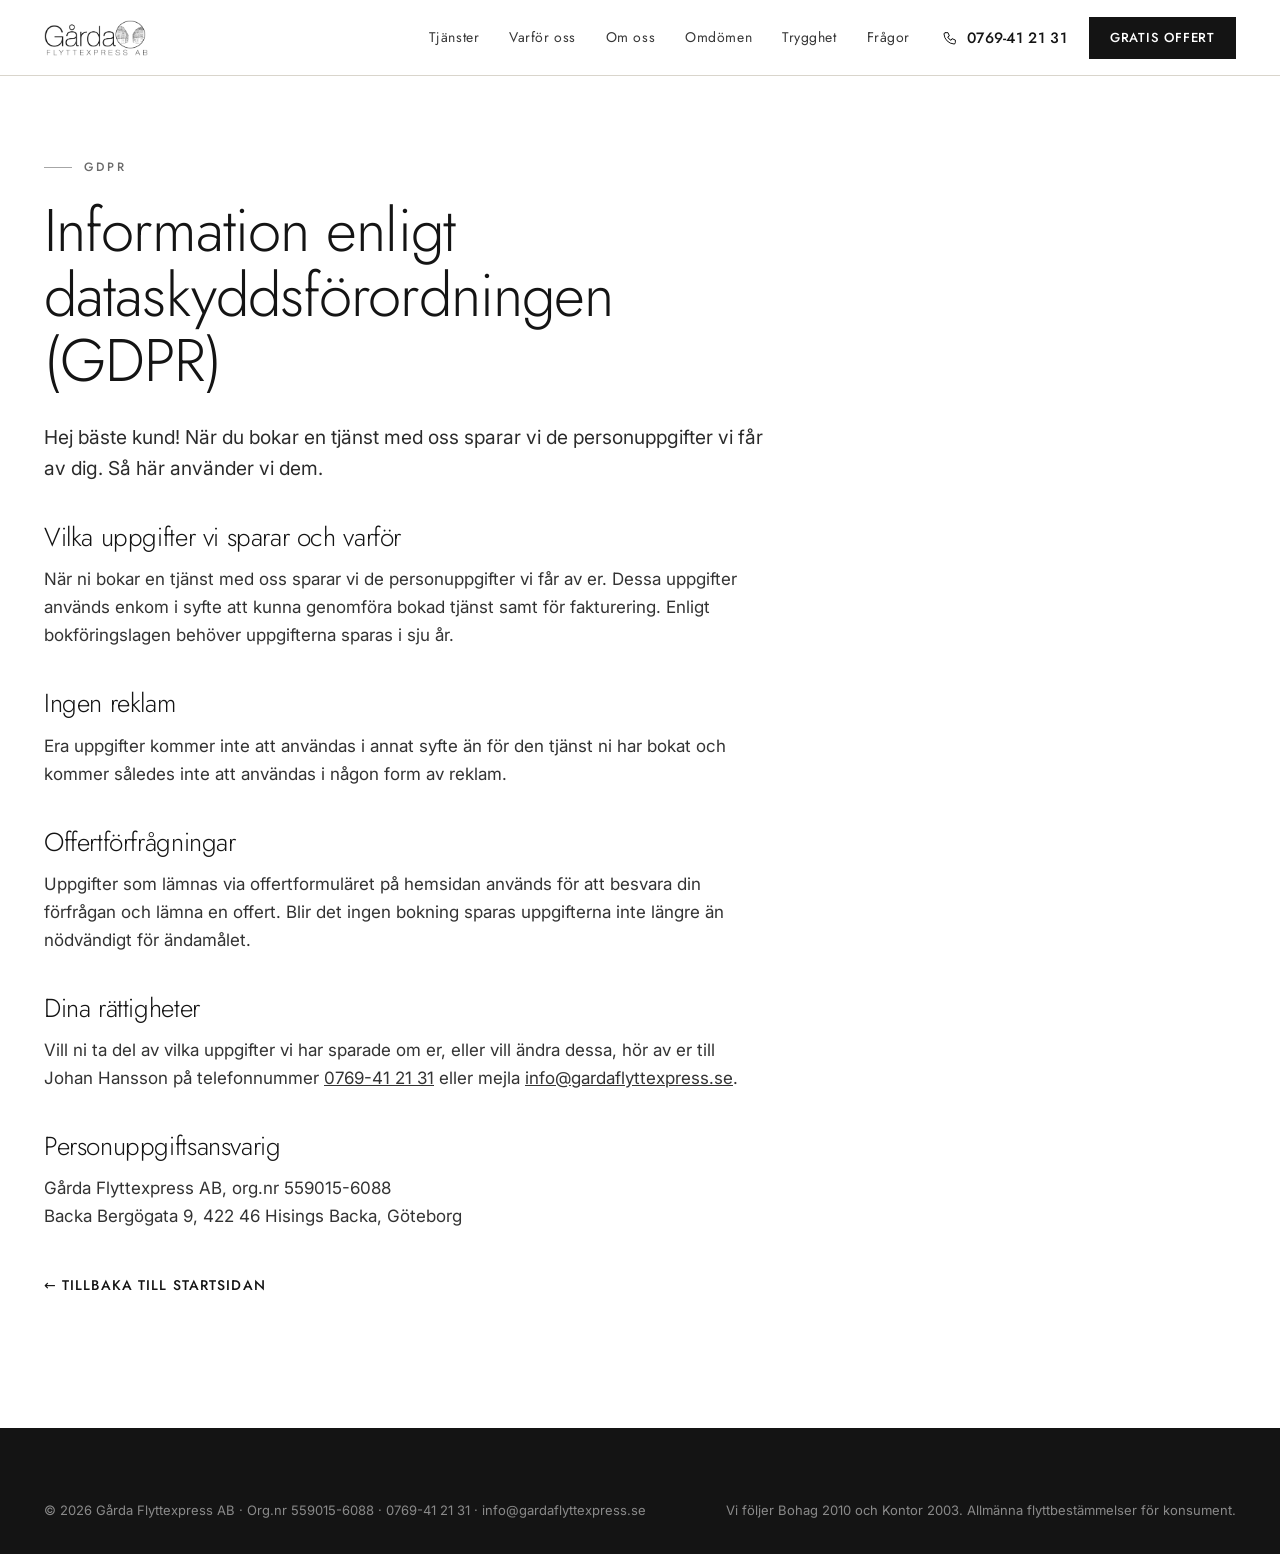
==== integritetspolicy.html @ 9672b87e "Ny hemsida för Gårda Flyttexpress Statisk one-page-sajt med hero-video, tjänster, varför oss, proces" ====
<!doctype html>
<html lang="sv">
<head>
  <meta charset="utf-8">
  <meta name="viewport" content="width=device-width, initial-scale=1">
  <title>Integritetspolicy (GDPR) – Gårda Flyttexpress</title>
  <meta name="description" content="Information om hur Gårda Flyttexpress AB behandlar personuppgifter enligt GDPR.">
  <meta name="robots" content="index, follow">
  <link rel="icon" type="image/png" href="assets/img/favicon.png">
  <link rel="preconnect" href="https://fonts.googleapis.com">
  <link rel="preconnect" href="https://fonts.gstatic.com" crossorigin>
  <link href="https://fonts.googleapis.com/css2?family=Inter:wght@400;500;600&family=Jost:wght@300;400;500&display=swap" rel="stylesheet">
  <link rel="stylesheet" href="css/style.css">
</head>
<body>
<a class="skip" href="#main">Hoppa till innehållet</a>

<header class="header is-solid">
  <div class="container">
    <a class="brand" href="index.html" aria-label="Gårda Flyttexpress – till startsidan">
      <img class="brand__light" src="assets/img/logo-white.png" alt="Gårda Flyttexpress AB" width="1200" height="414">
      <img class="brand__dark" src="assets/img/logo-black.png" alt="" width="1200" height="414" aria-hidden="true">
    </a>
    <nav class="nav" aria-label="Huvudmeny">
      <a href="index.html#tjanster">Tjänster</a>
      <a href="index.html#varfor">Varför oss</a>
      <a href="index.html#om-oss">Om oss</a>
      <a href="index.html#omdomen">Omdömen</a>
      <a href="index.html#trygghet">Trygghet</a>
      <a href="index.html#faq">Frågor</a>
    </nav>
    <div class="header__actions">
      <a class="header__phone" href="tel:+46769412131"><svg viewBox="0 0 24 24" fill="none" stroke="currentColor" stroke-width="1.5" stroke-linecap="round" stroke-linejoin="round" aria-hidden="true"><path d="M5 4h4l2 5-2.5 1.5a11 11 0 0 0 5 5L15 13l5 2v4a2 2 0 0 1-2 2A16 16 0 0 1 3 6a2 2 0 0 1 2-2"/></svg><span>0769-41 21 31</span></a>
      <a class="btn btn--sm" href="index.html#offert">Gratis offert</a>
      <button class="burger" type="button" aria-label="Öppna meny" aria-expanded="false" aria-controls="mobile-menu"><span></span><span></span><span></span></button>
    </div>
  </div>
</header>
<div class="mobile-menu" id="mobile-menu">
  <a class="mobile-menu__link" href="index.html#tjanster">Tjänster</a>
  <a class="mobile-menu__link" href="index.html#om-oss">Om oss</a>
  <a class="mobile-menu__link" href="index.html#omdomen">Kundomdömen</a>
  <a class="mobile-menu__link" href="index.html#trygghet">Försäkring &amp; tillstånd</a>
  <a class="mobile-menu__link" href="index.html#faq">Vanliga frågor</a>
  <a class="mobile-menu__link" href="index.html#offert">Kontakt &amp; offert</a>
  <div class="mobile-menu__foot">
    <a class="header__phone" href="tel:+46769412131">0769-41 21 31</a>
    <a class="btn btn--block" href="index.html#offert">Begär gratis offert</a>
  </div>
</div>

<main id="main" class="page">
  <div class="container">
    <article class="prose">
      <p class="eyebrow">GDPR</p>
      <h1>Information enligt dataskyddsförordningen (GDPR)</h1>
      <p class="lead">Hej bäste kund! När du bokar en tjänst med oss sparar vi de personuppgifter vi får av dig. Så här använder vi dem.</p>
      <h2>Vilka uppgifter vi sparar och varför</h2>
      <p>När ni bokar en tjänst med oss sparar vi de personuppgifter vi får av er. Dessa uppgifter används enkom i syfte att kunna genomföra bokad tjänst samt för fakturering. Enligt bokföringslagen behöver uppgifterna sparas i sju år.</p>
      <h2>Ingen reklam</h2>
      <p>Era uppgifter kommer inte att användas i annat syfte än för den tjänst ni har bokat och kommer således inte att användas i någon form av reklam.</p>
      <h2>Offertförfrågningar</h2>
      <p>Uppgifter som lämnas via offertformuläret på hemsidan används för att besvara din förfrågan och lämna en offert. Blir det ingen bokning sparas uppgifterna inte längre än nödvändigt för ändamålet.</p>
      <h2>Dina rättigheter</h2>
      <p>Vill ni ta del av vilka uppgifter vi har sparade om er, eller vill ändra dessa, hör av er till Johan Hansson på telefonnummer <a href="tel:+46769412131" style="text-decoration:underline">0769-41 21 31</a> eller mejla <a href="mailto:info@gardaflyttexpress.se" style="text-decoration:underline">info@gardaflyttexpress.se</a>.</p>
      <h2>Personuppgiftsansvarig</h2>
      <p>Gårda Flyttexpress AB, org.nr 559015-6088<br>Backa Bergögata 9, 422 46 Hisings Backa, Göteborg</p>
      <p style="margin-top:40px"><a class="textlink" href="index.html">← Tillbaka till startsidan</a></p>
    </article>
  </div>
</main>

<footer class="footer">
  <div class="container">
    <div class="footer__bottom" style="padding-top:0">
      <span>© <span id="year">2026</span> Gårda Flyttexpress AB · Org.nr 559015-6088 · <a href="tel:+46769412131">0769-41 21 31</a> · <a href="mailto:info@gardaflyttexpress.se">info@gardaflyttexpress.se</a></span>
      <span>Vi följer Bohag 2010 och Kontor 2003. Allmänna flyttbestämmelser för konsument.</span>
    </div>
  </div>
</footer>
<script src="js/main.js" defer></script>
</body>
</html>
---- css/style.css ----
/* =========================================================
   Gårda Flyttexpress AB — stylesheet
   ========================================================= */

:root {
  --ink: #141414;
  --ink-2: #2b2b2b;
  --text: #333333;
  --muted: #6b6b6b;
  --paper: #f5f3ee;
  --paper-2: #ebe8e1;
  --white: #ffffff;
  --navy: #1d2433;
  --navy-2: #151b27;
  --accent: #b8352b;
  --line: #d9d5cc;
  --line-dark: rgba(255, 255, 255, 0.14);

  --font-head: "Jost", "Century Gothic", "Avenir Next", system-ui, sans-serif;
  --font-body: "Inter", system-ui, -apple-system, "Segoe UI", sans-serif;

  --maxw: 1240px;
  --gutter: 24px;
  --section: clamp(80px, 10vw, 140px);
  --header-h: 76px;
}

*, *::before, *::after { box-sizing: border-box; }

html { scroll-behavior: smooth; -webkit-text-size-adjust: 100%; }
@media (prefers-reduced-motion: reduce) { html { scroll-behavior: auto; } }

body {
  margin: 0;
  background: var(--white);
  color: var(--text);
  font-family: var(--font-body);
  font-size: 17px;
  line-height: 1.65;
  -webkit-font-smoothing: antialiased;
  overflow-x: hidden;
}

img, video { display: block; max-width: 100%; height: auto; }
a { color: inherit; text-decoration: none; }
p { margin: 0; }
ul, ol { margin: 0; padding: 0; list-style: none; }
button { font: inherit; color: inherit; background: none; border: 0; cursor: pointer; }
address { font-style: normal; }

h1, h2, h3, h4 {
  margin: 0;
  font-family: var(--font-head);
  font-weight: 300;
  color: var(--ink);
  line-height: 1.08;
  letter-spacing: -0.015em;
}
h1 { font-size: clamp(42px, 6.2vw, 88px); }
h2 { font-size: clamp(34px, 4.2vw, 60px); }
h3 { font-size: clamp(22px, 2vw, 28px); font-weight: 400; }

strong { font-weight: 600; }

:focus-visible { outline: 2px solid var(--accent); outline-offset: 3px; }
[id] { scroll-margin-top: calc(var(--header-h) + 16px); }

.container { width: 100%; max-width: var(--maxw); margin: 0 auto; padding: 0 var(--gutter); }

.section { padding: var(--section) 0; }
.section--paper { background: var(--paper); }
.section--dark { background: var(--navy); color: rgba(255,255,255,0.78); }
.section--dark h2, .section--dark h3 { color: var(--white); }
.section--ink { background: var(--ink); color: rgba(255,255,255,0.78); }
.section--ink h2, .section--ink h3 { color: var(--white); }

.eyebrow {
  display: inline-flex;
  align-items: center;
  gap: 12px;
  margin-bottom: 22px;
  font-family: var(--font-head);
  font-size: 12px;
  font-weight: 500;
  letter-spacing: 0.26em;
  text-transform: uppercase;
  color: var(--muted);
}
.eyebrow::before { content: ""; width: 28px; height: 1px; background: currentColor; opacity: 0.6; }
.section--dark .eyebrow, .section--ink .eyebrow { color: rgba(255,255,255,0.6); }

.lead { font-size: clamp(18px, 1.5vw, 21px); line-height: 1.6; color: var(--ink-2); }
.section--dark .lead, .section--ink .lead { color: rgba(255,255,255,0.85); }

.section-head { max-width: 760px; margin-bottom: clamp(44px, 5vw, 72px); }
.section-head--split {
  max-width: none;
  display: grid;
  grid-template-columns: minmax(0, 1.1fr) minmax(0, 0.9fr);
  gap: 40px 80px;
  align-items: end;
}
.section-head--split p { max-width: 520px; }

.skip {
  position: absolute; left: 12px; top: -60px; z-index: 200;
  padding: 10px 16px; background: var(--ink); color: var(--white); font-weight: 500;
  transition: top 0.2s;
}
.skip:focus { top: 12px; }

/* ---------- Buttons ---------- */
.btn {
  display: inline-flex;
  align-items: center;
  justify-content: center;
  gap: 10px;
  height: 52px;
  padding: 0 28px;
  border: 1px solid var(--ink);
  background: var(--ink);
  color: var(--white);
  font-family: var(--font-head);
  font-size: 15px;
  font-weight: 500;
  letter-spacing: 0.06em;
  text-transform: uppercase;
  white-space: nowrap;
  transition: background-color 0.2s, color 0.2s, border-color 0.2s, transform 0.2s;
}
.btn:hover { background: var(--navy); border-color: var(--navy); }
.btn:active { transform: translateY(1px); }
.btn--light { background: var(--white); border-color: var(--white); color: var(--ink); }
.btn--light:hover { background: var(--paper); border-color: var(--paper); }
.btn--ghost { background: transparent; color: var(--ink); }
.btn--ghost:hover { background: var(--ink); color: var(--white); }
.btn--ghost-light { background: transparent; border-color: rgba(255,255,255,0.6); color: var(--white); }
.btn--ghost-light:hover { background: var(--white); border-color: var(--white); color: var(--ink); }
.btn--sm { height: 42px; padding: 0 20px; font-size: 13px; }
.btn--block { width: 100%; }
.btn svg { width: 16px; height: 16px; flex: none; }

.textlink {
  display: inline-flex; align-items: center; gap: 10px;
  font-family: var(--font-head); font-size: 14px; font-weight: 500;
  letter-spacing: 0.08em; text-transform: uppercase; color: var(--ink);
  border-bottom: 1px solid transparent; padding-bottom: 2px;
  transition: border-color 0.2s;
}
.textlink:hover { border-color: var(--ink); }
.textlink svg { width: 14px; height: 14px; transition: transform 0.2s; }
.textlink:hover svg { transform: translateX(3px); }
.section--dark .textlink, .section--ink .textlink { color: var(--white); }
.section--dark .textlink:hover, .section--ink .textlink:hover { border-color: var(--white); }

/* ---------- Header ---------- */
.header {
  position: fixed;
  inset: 0 0 auto 0;
  z-index: 100;
  height: var(--header-h);
  color: var(--white);
  transition: background-color 0.3s, color 0.3s, box-shadow 0.3s;
}
.header::after {
  content: ""; position: absolute; left: 0; right: 0; bottom: 0; height: 1px;
  background: rgba(255,255,255,0.14); transition: background-color 0.3s;
}
.header.is-solid { background: rgba(255,255,255,0.96); color: var(--ink); backdrop-filter: blur(10px); }
.header.is-solid::after { background: var(--line); }
.header .container { height: 100%; display: flex; align-items: center; gap: 32px; }

.brand { display: flex; align-items: center; height: 100%; flex: none; }
.brand img { height: 36px; width: auto; }
.brand .brand__dark { display: none; }
.header.is-solid .brand__light { display: none; }
.header.is-solid .brand__dark { display: block; }

.nav { margin-left: auto; display: flex; align-items: center; gap: 30px; }
.nav a {
  font-family: var(--font-head); font-size: 14px; font-weight: 400;
  letter-spacing: 0.04em; opacity: 0.85; transition: opacity 0.2s;
}
.nav a:hover { opacity: 1; }

.header__actions { display: flex; align-items: center; gap: 22px; flex: none; }
.header__phone {
  display: inline-flex; align-items: center; gap: 9px;
  font-family: var(--font-head); font-size: 15px; font-weight: 500; letter-spacing: 0.02em;
}
.header__phone svg { width: 16px; height: 16px; }
.header .btn { border-color: currentColor; background: transparent; color: inherit; }
.header .btn:hover { background: var(--white); color: var(--ink); border-color: var(--white); }
.header.is-solid .btn { background: var(--ink); color: var(--white); border-color: var(--ink); }
.header.is-solid .btn:hover { background: var(--navy); border-color: var(--navy); }

.burger {
  display: none; width: 44px; height: 44px; margin-right: -10px;
  align-items: center; justify-content: center; flex-direction: column; gap: 6px;
}
.burger span { display: block; width: 24px; height: 1.5px; background: currentColor; transition: transform 0.3s, opacity 0.3s; }
.burger[aria-expanded="true"] span:nth-child(1) { transform: translateY(7.5px) rotate(45deg); }
.burger[aria-expanded="true"] span:nth-child(2) { opacity: 0; }
.burger[aria-expanded="true"] span:nth-child(3) { transform: translateY(-7.5px) rotate(-45deg); }

.mobile-menu {
  position: fixed; inset: var(--header-h) 0 0 0; z-index: 90;
  background: var(--white); color: var(--ink);
  padding: 32px var(--gutter) 40px;
  display: none; flex-direction: column; overflow-y: auto;
}
.mobile-menu.is-open { display: flex; }
.mobile-menu a.mobile-menu__link {
  display: block; padding: 18px 0; border-bottom: 1px solid var(--line);
  font-family: var(--font-head); font-size: 26px; font-weight: 300;
}
.mobile-menu__foot { margin-top: auto; padding-top: 32px; display: grid; gap: 14px; }
.mobile-menu__foot .header__phone { font-size: 20px; }

/* ---------- Hero ---------- */
.hero {
  position: relative;
  min-height: 100svh;
  display: flex;
  align-items: flex-end;
  color: var(--white);
  background: var(--navy-2);
  overflow: hidden;
}
.hero__media { position: absolute; inset: 0; }
.hero__media video, .hero__media img {
  width: 100%; height: 100%; object-fit: cover; object-position: center;
}
.hero__media::after {
  content: "";
  position: absolute; inset: 0;
  background:
    linear-gradient(to right, rgba(10,13,20,0.62) 0%, rgba(10,13,20,0.35) 45%, rgba(10,13,20,0.15) 100%),
    linear-gradient(to top, rgba(10,13,20,0.88) 0%, rgba(10,13,20,0.42) 45%, rgba(10,13,20,0.28) 100%);
}
.hero .container { position: relative; z-index: 1; padding-top: calc(var(--header-h) + 80px); padding-bottom: 56px; }
.hero__grid {
  display: grid;
  grid-template-columns: minmax(0, 1fr) auto;
  gap: 48px;
  align-items: end;
}
.hero__eyebrow { color: rgba(255,255,255,0.72); margin-bottom: 26px; }
.hero h1 { color: var(--white); max-width: 13ch; }
.hero__text { margin-top: 28px; max-width: 560px; font-size: clamp(17px, 1.35vw, 20px); color: rgba(255,255,255,0.84); }
.hero__cta { margin-top: 38px; display: flex; flex-wrap: wrap; gap: 14px; align-items: center; }
.hero__phone { display: inline-flex; flex-direction: column; margin-left: 10px; }
.hero__phone small { font-size: 12px; letter-spacing: 0.18em; text-transform: uppercase; color: rgba(255,255,255,0.6); font-family: var(--font-head); }
.hero__phone a { font-family: var(--font-head); font-size: 22px; font-weight: 400; letter-spacing: 0.02em; }

.hero__trust {
  display: grid; gap: 18px;
  padding: 26px 28px;
  border: 1px solid rgba(255,255,255,0.22);
  background: rgba(10,13,20,0.35);
  backdrop-filter: blur(8px);
  min-width: 280px;
}
.hero__trust-item { display: grid; grid-template-columns: auto 1fr; gap: 14px; align-items: center; }
.hero__trust-item + .hero__trust-item { padding-top: 18px; border-top: 1px solid rgba(255,255,255,0.14); }
.hero__trust-item strong { display: block; font-family: var(--font-head); font-weight: 400; font-size: 20px; line-height: 1.1; color: var(--white); }
.hero__trust-item span { font-size: 13px; color: rgba(255,255,255,0.65); }
.hero__trust-item img { width: 56px; height: auto; }
.hero__trust-item svg { width: 28px; height: 28px; stroke: var(--white); }

.stars { display: inline-flex; gap: 2px; color: #e3a52a; }
.stars svg { width: 14px; height: 14px; fill: currentColor; }

/* ---------- Intro ---------- */
.intro__grid {
  display: grid;
  grid-template-columns: minmax(0, 1.05fr) minmax(0, 0.95fr);
  gap: 56px 96px;
  align-items: start;
}
.intro__grid h2 { max-width: 16ch; }
.intro__body p + p { margin-top: 20px; }
.intro__body .lead { margin-bottom: 28px; }

.stats {
  margin-top: clamp(56px, 7vw, 96px);
  display: grid;
  grid-template-columns: repeat(4, 1fr);
  border-top: 1px solid var(--line);
}
.stat { padding: 32px 28px 0 0; border-right: 1px solid var(--line); margin-right: 28px; }
.stat:last-child { border-right: 0; margin-right: 0; }
.stat strong {
  display: block; font-family: var(--font-head); font-weight: 300;
  font-size: clamp(40px, 4.4vw, 64px); line-height: 1; color: var(--ink); letter-spacing: -0.02em;
}
.stat span { display: block; margin-top: 10px; font-size: 14px; color: var(--muted); }

/* ---------- Services ---------- */
.services { border-top: 1px solid var(--line); }
.service {
  display: grid;
  grid-template-columns: 64px minmax(0, 1fr) minmax(0, 1.4fr);
  gap: 24px 48px;
  padding: 36px 0;
  border-bottom: 1px solid var(--line);
  align-items: start;
}
.service__num { font-family: var(--font-head); font-size: 14px; letter-spacing: 0.1em; color: var(--muted); padding-top: 6px; }
.service h3 { font-size: clamp(24px, 2.2vw, 32px); font-weight: 300; }
.service__tag { display: block; margin-top: 8px; font-size: 13px; letter-spacing: 0.12em; text-transform: uppercase; color: var(--muted); font-family: var(--font-head); }
.service__body p + p { margin-top: 14px; }
.service__body ul { margin-top: 16px; display: grid; gap: 8px; }
.service__body li { position: relative; padding-left: 20px; }
.service__body li::before { content: ""; position: absolute; left: 0; top: 0.72em; width: 8px; height: 1px; background: var(--ink); }

.reach {
  margin-top: clamp(56px, 7vw, 96px);
  display: grid;
  grid-template-columns: repeat(3, 1fr);
  gap: 2px;
  background: var(--line);
  border: 1px solid var(--line);
}
.reach__item { background: var(--white); padding: 36px 32px; }
.reach__item h3 { font-size: 22px; margin-bottom: 12px; }
.reach__item p { font-size: 15.5px; color: var(--text); }
.reach__item .eyebrow { margin-bottom: 14px; }

/* ---------- Why ---------- */
.why__grid {
  display: grid;
  grid-template-columns: minmax(0, 0.9fr) minmax(0, 1.1fr);
  gap: 64px 96px;
  align-items: start;
}
.why__figure { position: sticky; top: calc(var(--header-h) + 32px); }
.why__figure img { width: 100%; aspect-ratio: 4 / 5; object-fit: cover; }
.why__figure figcaption { margin-top: 14px; font-size: 13px; color: rgba(255,255,255,0.6); }
.why__list { display: grid; }
.why__item { padding: 30px 0; border-top: 1px solid var(--line-dark); display: grid; grid-template-columns: 44px 1fr; gap: 20px; }
.why__item:last-child { border-bottom: 1px solid var(--line-dark); }
.why__item svg { width: 28px; height: 28px; stroke: var(--white); stroke-width: 1.2; fill: none; margin-top: 4px; }
.why__item h3 { font-size: 22px; margin-bottom: 8px; }
.why__item p { color: rgba(255,255,255,0.72); font-size: 16px; }

/* ---------- Process ---------- */
.steps { display: grid; grid-template-columns: repeat(5, 1fr); gap: 0; border-top: 1px solid var(--line); }
.step { padding: 36px 28px 0 0; position: relative; }
.step + .step { border-left: 1px solid var(--line); padding-left: 28px; }
.step__num {
  display: block; font-family: var(--font-head); font-weight: 300;
  font-size: 48px; line-height: 1; color: var(--ink); margin-bottom: 22px;
}
.step h3 { font-size: 20px; margin-bottom: 10px; }
.step p { font-size: 15.5px; }
.process__cta { margin-top: clamp(48px, 6vw, 80px); display: flex; flex-wrap: wrap; gap: 24px; align-items: center; justify-content: space-between; padding-top: 40px; border-top: 1px solid var(--line); }
.process__cta p { max-width: 560px; }

/* ---------- Team ---------- */
.team__grid {
  display: grid;
  grid-template-columns: minmax(0, 1fr) minmax(0, 1fr);
  gap: 48px 96px;
  align-items: start;
}
.team__photo img { width: 100%; aspect-ratio: 4 / 5; object-fit: cover; object-position: 50% 30%; }
.team__photo figcaption { margin-top: 14px; font-size: 13px; color: var(--muted); }
.team__intro p + p { margin-top: 18px; }
.people { margin-top: 40px; border-top: 1px solid var(--line); }
.person { display: grid; grid-template-columns: minmax(0, 1fr) auto; gap: 24px; padding: 24px 0; border-bottom: 1px solid var(--line); align-items: start; }
.person h3 { font-size: 22px; }
.person__role { display: block; margin-top: 4px; font-size: 13px; letter-spacing: 0.12em; text-transform: uppercase; color: var(--muted); font-family: var(--font-head); }
.person p { margin-top: 10px; font-size: 15.5px; }
.person a.textlink { font-size: 13px; }
.crew { margin-top: 36px; padding: 28px 32px; background: var(--paper); }
.crew h3 { font-size: 18px; margin-bottom: 10px; }
.crew p { font-size: 15.5px; }
.crew__names { margin-top: 16px; display: flex; flex-wrap: wrap; gap: 8px; }
.crew__names li { padding: 7px 14px; border: 1px solid var(--line); font-family: var(--font-head); font-size: 14px; letter-spacing: 0.04em; background: var(--white); }

.gallery { margin-top: clamp(56px, 7vw, 96px); display: grid; grid-template-columns: 2fr 1fr; gap: 16px; align-items: start; }
.gallery figure { margin: 0; }
.gallery img { width: 100%; height: 100%; object-fit: cover; }
.gallery figure:first-child img { aspect-ratio: 16 / 10; }
.gallery figure:last-child img { aspect-ratio: 4 / 5; }
.gallery figcaption { margin-top: 10px; font-size: 13px; color: var(--muted); }

/* ---------- Reviews ---------- */
.reviews__head {
  display: grid;
  grid-template-columns: minmax(0, 1fr) auto;
  gap: 40px 64px;
  align-items: end;
  margin-bottom: clamp(44px, 5vw, 72px);
}
.reco-score { display: grid; grid-template-columns: auto 1fr; gap: 24px; align-items: center; padding: 28px 32px; background: var(--white); border: 1px solid var(--line); }
.reco-score img { width: 96px; height: auto; }
.reco-score strong { display: block; font-family: var(--font-head); font-weight: 300; font-size: 56px; line-height: 1; color: var(--ink); }
.reco-score .stars { margin: 8px 0 6px; }
.reco-score span { display: block; font-size: 14px; color: var(--muted); }
.reco-score .textlink { margin-top: 10px; }

.review-grid { display: grid; grid-template-columns: repeat(3, 1fr); gap: 2px; background: var(--line); border: 1px solid var(--line); }
.review { background: var(--white); padding: 36px 32px; display: flex; flex-direction: column; gap: 18px; }
.review blockquote { margin: 0; font-size: 16.5px; line-height: 1.65; color: var(--ink-2); flex: 1; }
.review blockquote::before { content: "”"; display: block; font-family: var(--font-head); font-size: 54px; line-height: 0.6; color: var(--line); margin-bottom: 14px; }
.review footer { display: flex; justify-content: space-between; align-items: end; gap: 12px; padding-top: 18px; border-top: 1px solid var(--line); }
.review cite { font-style: normal; font-family: var(--font-head); font-weight: 500; font-size: 15px; color: var(--ink); display: block; }
.review footer span { display: block; font-size: 12.5px; color: var(--muted); margin-top: 2px; }
.review footer .verified { display: inline-flex; align-items: center; gap: 6px; font-size: 12px; color: var(--muted); white-space: nowrap; }
.review footer .verified svg { width: 14px; height: 14px; stroke: #2e8b57; }
.reviews__foot { margin-top: 32px; display: flex; flex-wrap: wrap; justify-content: space-between; gap: 16px; font-size: 14px; color: var(--muted); }

/* ---------- Trust ---------- */
.trust__grid { display: grid; grid-template-columns: minmax(0, 0.9fr) minmax(0, 1.1fr); gap: 56px 96px; align-items: start; }
.trust__list { border-top: 1px solid var(--line-dark); }
.trust__item { display: grid; grid-template-columns: 1fr auto; gap: 24px; padding: 24px 0; border-bottom: 1px solid var(--line-dark); align-items: start; }
.trust__item h3 { font-size: 20px; margin-bottom: 6px; }
.trust__item p { font-size: 15.5px; color: rgba(255,255,255,0.7); }
.trust__item svg { width: 22px; height: 22px; stroke: var(--white); margin-top: 4px; }
.trust__badges { margin-top: 36px; display: flex; flex-wrap: wrap; gap: 20px; align-items: center; }
.trust__badges img { height: 86px; width: auto; background: var(--white); padding: 8px; }
.trust__badges .reco-badge { background: transparent; padding: 0; height: 110px; }
.partners { margin-top: clamp(56px, 7vw, 96px); padding-top: 40px; border-top: 1px solid var(--line-dark); }
.partners__row { margin-top: 28px; display: grid; grid-template-columns: repeat(4, 1fr); gap: 2px; background: var(--line-dark); border: 1px solid var(--line-dark); }
.partner { background: var(--navy); padding: 28px 24px; display: grid; gap: 14px; align-content: start; }
.partner__logo { height: 72px; display: flex; align-items: center; }
.partner__logo img { max-height: 72px; width: auto; max-width: 170px; background: var(--white); padding: 8px; }
.partner__logo span { font-family: var(--font-head); font-size: 24px; font-weight: 300; color: var(--white); letter-spacing: 0.02em; }
.partner h3 { font-size: 17px; font-weight: 500; }
.partner p { font-size: 14.5px; color: rgba(255,255,255,0.68); }

/* ---------- FAQ ---------- */
.faq__grid { display: grid; grid-template-columns: minmax(0, 0.8fr) minmax(0, 1.2fr); gap: 48px 96px; align-items: start; }
.faq__aside { position: sticky; top: calc(var(--header-h) + 32px); }
.faq__aside p { margin: 16px 0 24px; }
.faq-list { border-top: 1px solid var(--line); }
.faq-item { border-bottom: 1px solid var(--line); }
.faq-item summary {
  list-style: none; cursor: pointer; display: grid; grid-template-columns: 1fr 24px; gap: 24px; align-items: center;
  padding: 24px 0; font-family: var(--font-head); font-size: 20px; font-weight: 400; color: var(--ink);
}
.faq-item summary::-webkit-details-marker { display: none; }
.faq-item summary svg { width: 20px; height: 20px; stroke: var(--ink); transition: transform 0.25s; }
.faq-item[open] summary svg { transform: rotate(45deg); }
.faq-item__body { padding: 0 48px 26px 0; font-size: 16px; }
.faq-item__body p + p { margin-top: 12px; }

/* ---------- Contact ---------- */
.contact__grid { display: grid; grid-template-columns: minmax(0, 0.85fr) minmax(0, 1.15fr); gap: 56px 96px; align-items: start; }
.contact__aside .lead { margin: 18px 0 36px; }
.contact-list { display: grid; gap: 0; border-top: 1px solid var(--line); }
.contact-list > div { padding: 20px 0; border-bottom: 1px solid var(--line); display: grid; gap: 4px; }
.contact-list small { font-family: var(--font-head); font-size: 12px; letter-spacing: 0.2em; text-transform: uppercase; color: var(--muted); }
.contact-list a, .contact-list span { font-size: 18px; color: var(--ink); }
.contact-list a.big { font-family: var(--font-head); font-size: 28px; font-weight: 300; }
.contact__note { margin-top: 28px; font-size: 14px; color: var(--muted); }

.form { background: var(--white); border: 1px solid var(--line); padding: clamp(28px, 4vw, 48px); }
.form fieldset { border: 0; padding: 0; margin: 0 0 36px; min-width: 0; }
.form legend { font-family: var(--font-head); font-size: 20px; font-weight: 400; color: var(--ink); margin-bottom: 18px; padding: 0; width: 100%; border-bottom: 1px solid var(--line); padding-bottom: 12px; }
.form__row { display: grid; grid-template-columns: 1fr 1fr; gap: 16px 20px; }
.form__row--3 { grid-template-columns: 2fr 1fr 1fr; }
.form__row + .form__row { margin-top: 16px; }
.field { display: grid; gap: 6px; min-width: 0; }
.field--full { grid-column: 1 / -1; }
.field label { font-size: 13.5px; font-weight: 500; color: var(--ink); }
.field label small { font-weight: 400; color: var(--muted); }
.field input:not([type="radio"]):not([type="checkbox"]), .field select, .field textarea {
  width: 100%; height: 48px; padding: 0 14px; border: 1px solid var(--line); background: var(--white);
  font: inherit; font-size: 16px; color: var(--ink); border-radius: 0; -webkit-appearance: none; appearance: none;
  transition: border-color 0.2s;
}
.field select { background-image: url("data:image/svg+xml,%3Csvg xmlns='http://www.w3.org/2000/svg' width='12' height='12' viewBox='0 0 24 24' fill='none' stroke='%23141414' stroke-width='1.5'%3E%3Cpath d='M6 9l6 6 6-6'/%3E%3C/svg%3E"); background-repeat: no-repeat; background-position: right 14px center; padding-right: 36px; }
.field textarea { height: auto; min-height: 120px; padding: 12px 14px; resize: vertical; }
.field input:not([type="radio"]):not([type="checkbox"]):focus, .field select:focus, .field textarea:focus { outline: none; border-color: var(--ink); }
.choices { display: flex; flex-wrap: wrap; gap: 10px 22px; padding-top: 4px; }
.choices label { display: inline-flex; align-items: center; gap: 8px; font-size: 15px; font-weight: 400; cursor: pointer; }
.choices input { width: 18px; height: 18px; margin: 0; accent-color: var(--ink); }
.form__foot { display: grid; gap: 16px; }
.form__consent { font-size: 13.5px; color: var(--muted); display: grid; grid-template-columns: auto 1fr; gap: 10px; align-items: start; }
.form__consent input { margin-top: 3px; accent-color: var(--ink); }
.form__consent a { text-decoration: underline; }
.form__status { font-size: 15px; padding: 14px 16px; border: 1px solid var(--line); display: none; }
.form__status.is-ok { display: block; border-color: #2e8b57; color: #1f6b41; background: #f1faf4; }
.form__status.is-err { display: block; border-color: var(--accent); color: var(--accent); background: #fcf3f2; }
.hp { position: absolute; left: -9999px; width: 1px; height: 1px; overflow: hidden; }

/* ---------- Footer ---------- */
.footer { background: var(--ink); color: rgba(255,255,255,0.7); padding: 72px 0 32px; font-size: 15px; }
.footer__grid { display: grid; grid-template-columns: 1.4fr 1fr 1fr 1fr; gap: 40px 48px; padding-bottom: 48px; border-bottom: 1px solid var(--line-dark); }
.footer__brand img { height: 36px; width: auto; margin-bottom: 20px; }
.footer__brand p { max-width: 360px; }
.footer h4 { color: var(--white); font-size: 13px; font-weight: 500; letter-spacing: 0.2em; text-transform: uppercase; margin-bottom: 18px; }
.footer li + li { margin-top: 10px; }
.footer a:hover { color: var(--white); }
.footer__bottom { padding-top: 24px; display: flex; flex-wrap: wrap; gap: 12px 32px; justify-content: space-between; font-size: 13px; color: rgba(255,255,255,0.5); }
.footer__bottom a:hover { color: var(--white); }

/* ---------- Sticky mobile CTA ---------- */
.sticky-cta { display: none; }

/* ---------- Subpage ---------- */
.page { padding: calc(var(--header-h) + 72px) 0 var(--section); }
.page .prose { max-width: 720px; }
.prose h1 { font-size: clamp(36px, 5vw, 60px); margin-bottom: 28px; }
.prose p + p { margin-top: 18px; }
.prose h2 { font-size: 26px; margin: 40px 0 14px; }

/* ---------- Responsive ---------- */
@media (max-width: 1100px) {
  .nav { display: none; }
  .header__phone span { display: none; }
  .steps { grid-template-columns: repeat(3, 1fr); row-gap: 8px; }
  .step:nth-child(4) { border-left: 0; padding-left: 0; }
  .step:nth-child(n+4) { border-top: 1px solid var(--line); margin-top: 24px; }
  .partners__row { grid-template-columns: repeat(2, 1fr); }
  .footer__grid { grid-template-columns: 1fr 1fr; }
}

@media (max-width: 900px) {
  :root { --header-h: 66px; --gutter: 20px; }
  .brand img { height: 30px; }
  .eyebrow { font-size: 11px; letter-spacing: 0.2em; }
  .hero__eyebrow { white-space: nowrap; }
  .header__actions .btn { display: none; }
  .burger { display: inline-flex; }
  .hero { min-height: 92svh; }
  .hero .container { padding-top: calc(var(--header-h) + 56px); padding-bottom: 40px; }
  .hero__grid { grid-template-columns: 1fr; gap: 36px; }
  .hero__trust { grid-template-columns: 1fr; min-width: 0; padding: 20px; }
  .hero__trust-item strong { font-size: 18px; }
  .section-head--split, .intro__grid, .why__grid, .team__grid, .trust__grid, .faq__grid, .contact__grid { grid-template-columns: 1fr; }
  .why__figure, .faq__aside { position: static; }
  .why__figure img { aspect-ratio: 16 / 11; }
  .stats { grid-template-columns: 1fr 1fr; }
  .stat:nth-child(2) { border-right: 0; margin-right: 0; }
  .service { grid-template-columns: 1fr; gap: 10px; padding: 28px 0; }
  .service__num { display: none; }
  .reach { grid-template-columns: 1fr; }
  .review-grid { grid-template-columns: 1fr; }
  .reviews__head { grid-template-columns: 1fr; align-items: start; }
  .reco-score { padding: 22px; }
  .reco-score strong { font-size: 44px; }
  .steps { grid-template-columns: 1fr; }
  .step, .step + .step { border-left: 0; padding-left: 0; padding-right: 0; }
  .step:nth-child(n+2) { border-top: 1px solid var(--line); margin-top: 0; }
  .step__num { font-size: 36px; margin-bottom: 14px; }
  .gallery { grid-template-columns: 1fr; gap: 28px; }
  .gallery figure:last-child img { aspect-ratio: 4 / 3; }
  .form__row, .form__row--3 { grid-template-columns: 1fr; }
  .form fieldset { margin-bottom: 28px; }
  .footer__grid { grid-template-columns: 1fr; gap: 32px; }
  body { padding-bottom: 64px; }
  .sticky-cta {
    position: fixed; left: 0; right: 0; bottom: 0; z-index: 80;
    display: grid; grid-template-columns: 1fr 1fr; gap: 1px; background: var(--line);
    border-top: 1px solid var(--line);
  }
  .sticky-cta a {
    display: inline-flex; align-items: center; justify-content: center; gap: 8px;
    height: 60px; font-family: var(--font-head); font-size: 14px; font-weight: 500; letter-spacing: 0.08em; text-transform: uppercase;
    background: var(--white); color: var(--ink);
  }
  .sticky-cta a.is-primary { background: var(--ink); color: var(--white); }
  .sticky-cta svg { width: 16px; height: 16px; }
}

@media (max-width: 480px) {
  .stats { grid-template-columns: 1fr 1fr; }
  .stat { padding-right: 16px; margin-right: 16px; }
  .hero h1 { font-size: 42px; }
  .hero__cta .btn { width: 100%; }
  .hero__phone { margin-left: 0; }
  .partners__row { grid-template-columns: 1fr; }
  .person { grid-template-columns: 1fr; }
}
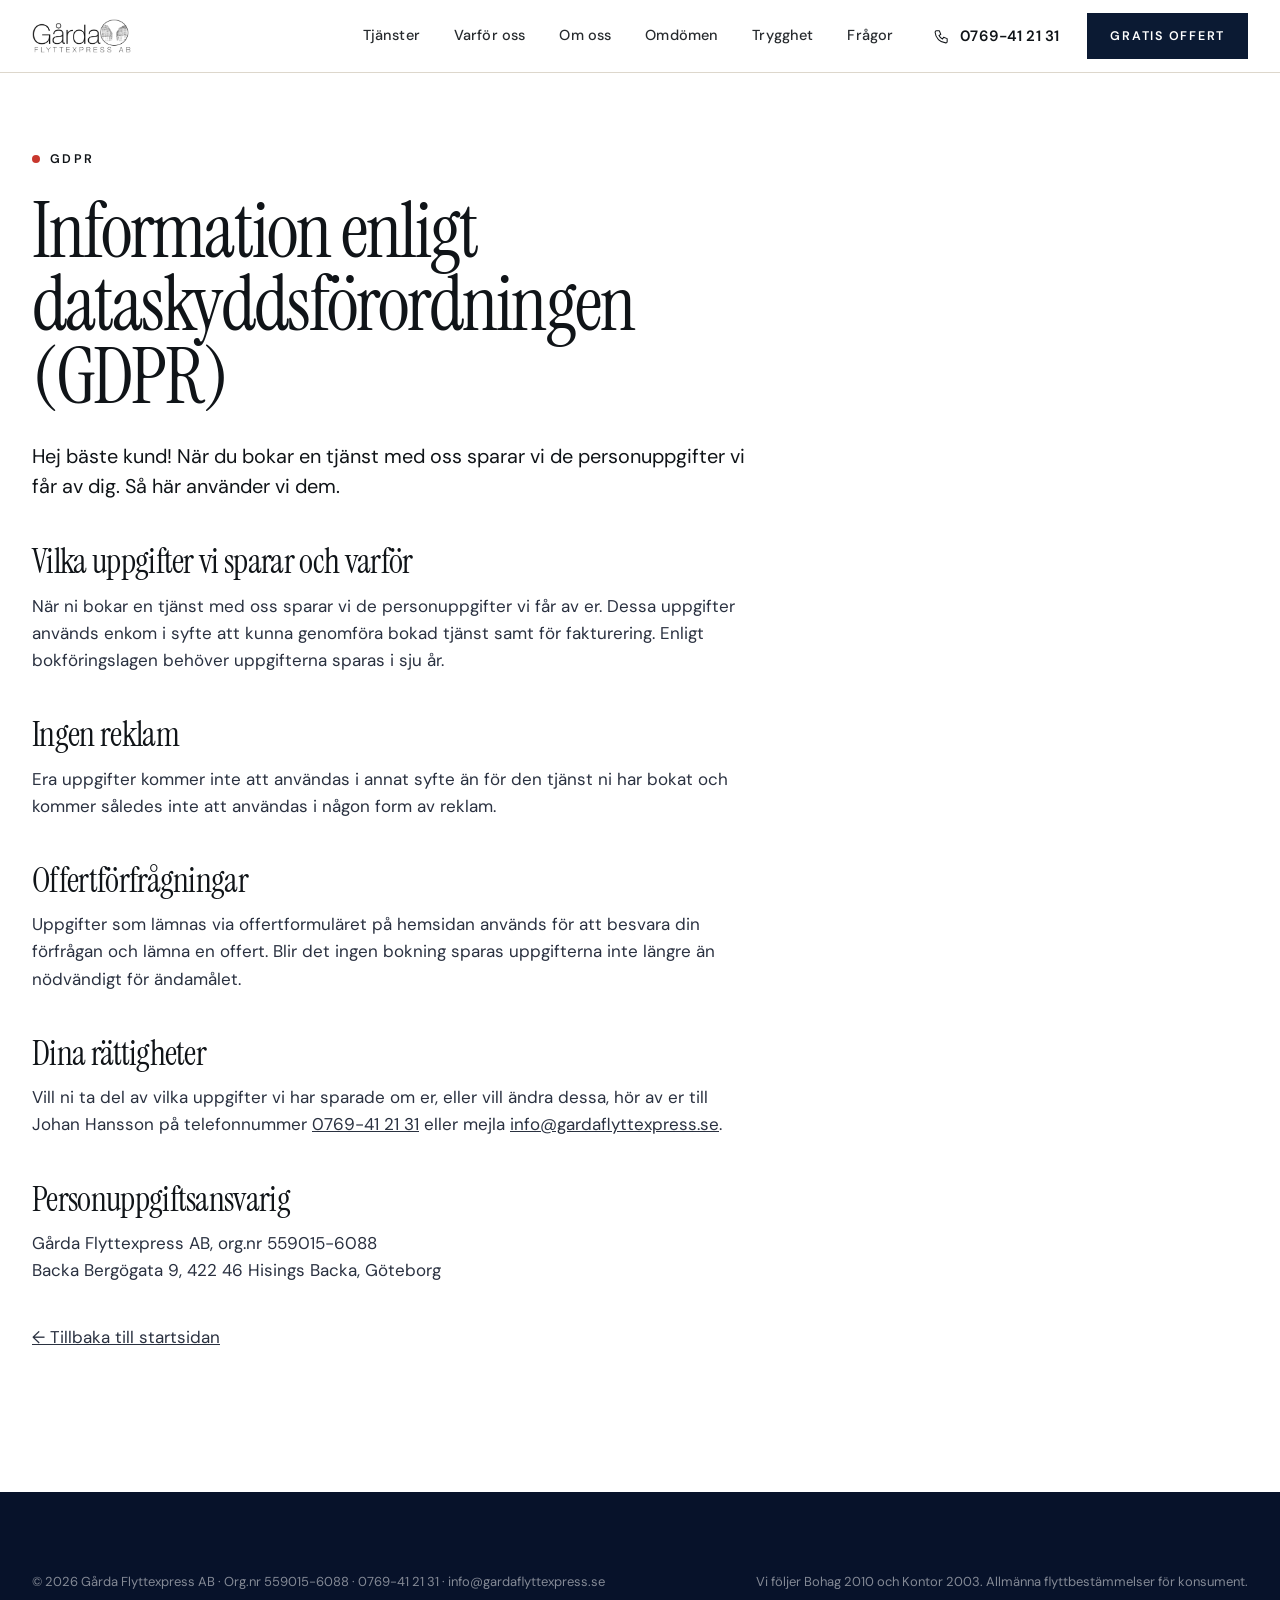
==== commit 9af572c5: "Ny visuell identitet: serif-display, marinblå, bildburna tjänster Omarbetad design med Instrument Se" ====
--- a/integritetspolicy.html
+++ b/integritetspolicy.html
@@ -9,7 +9,7 @@
   <link rel="icon" type="image/png" href="assets/img/favicon.png">
   <link rel="preconnect" href="https://fonts.googleapis.com">
   <link rel="preconnect" href="https://fonts.gstatic.com" crossorigin>
-  <link href="https://fonts.googleapis.com/css2?family=Inter:wght@400;500;600&family=Jost:wght@300;400;500&display=swap" rel="stylesheet">
+  <link href="https://fonts.googleapis.com/css2?family=DM+Sans:opsz,wght@9..40,400;9..40,500;9..40,600&family=Instrument+Serif:ital@0;1&display=swap" rel="stylesheet">
   <link rel="stylesheet" href="css/style.css">
 </head>
 <body>
--- a/css/style.css
+++ b/css/style.css
@@ -1,32 +1,30 @@
 /* =========================================================
-   Gårda Flyttexpress AB — stylesheet
+   Gårda Flyttexpress AB — stylesheet v2
    ========================================================= */
 
 :root {
-  --ink: #141414;
-  --ink-2: #2b2b2b;
-  --text: #333333;
-  --muted: #6b6b6b;
-  --paper: #f5f3ee;
-  --paper-2: #ebe8e1;
+  --navy: #0b1a33;
+  --navy-deep: #07122a;
+  --ink: #101418;
+  --text: #2a3140;
+  --muted: #68707e;
+  --sand: #f4f0e8;
+  --sand-2: #e9e3d8;
   --white: #ffffff;
-  --navy: #1d2433;
-  --navy-2: #151b27;
-  --accent: #b8352b;
-  --line: #d9d5cc;
-  --line-dark: rgba(255, 255, 255, 0.14);
-
-  --font-head: "Jost", "Century Gothic", "Avenir Next", system-ui, sans-serif;
-  --font-body: "Inter", system-ui, -apple-system, "Segoe UI", sans-serif;
-
-  --maxw: 1240px;
-  --gutter: 24px;
-  --section: clamp(80px, 10vw, 140px);
-  --header-h: 76px;
+  --red: #c8372d;
+  --line: #ddd7cc;
+  --line-light: rgba(255, 255, 255, 0.16);
+
+  --serif: "Instrument Serif", "Iowan Old Style", "Palatino Linotype", Georgia, serif;
+  --sans: "DM Sans", "Helvetica Neue", Helvetica, Arial, sans-serif;
+
+  --maxw: 1280px;
+  --gutter: 32px;
+  --section: clamp(88px, 11vw, 160px);
+  --header-h: 84px;
 }
 
 *, *::before, *::after { box-sizing: border-box; }
-
 html { scroll-behavior: smooth; -webkit-text-size-adjust: 100%; }
 @media (prefers-reduced-motion: reduce) { html { scroll-behavior: auto; } }
 
@@ -34,9 +32,9 @@
   margin: 0;
   background: var(--white);
   color: var(--text);
-  font-family: var(--font-body);
+  font-family: var(--sans);
   font-size: 17px;
-  line-height: 1.65;
+  line-height: 1.6;
   -webkit-font-smoothing: antialiased;
   overflow-x: hidden;
 }
@@ -47,532 +45,411 @@
 ul, ol { margin: 0; padding: 0; list-style: none; }
 button { font: inherit; color: inherit; background: none; border: 0; cursor: pointer; }
 address { font-style: normal; }
+figure { margin: 0; }
 
 h1, h2, h3, h4 {
   margin: 0;
-  font-family: var(--font-head);
-  font-weight: 300;
+  font-family: var(--serif);
+  font-weight: 400;
   color: var(--ink);
-  line-height: 1.08;
+  line-height: 1;
   letter-spacing: -0.015em;
 }
-h1 { font-size: clamp(42px, 6.2vw, 88px); }
-h2 { font-size: clamp(34px, 4.2vw, 60px); }
-h3 { font-size: clamp(22px, 2vw, 28px); font-weight: 400; }
-
-strong { font-weight: 600; }
-
-:focus-visible { outline: 2px solid var(--accent); outline-offset: 3px; }
-[id] { scroll-margin-top: calc(var(--header-h) + 16px); }
+h1 { font-size: clamp(56px, 8vw, 120px); line-height: 0.95; letter-spacing: -0.025em; }
+h2 { font-size: clamp(42px, 5.2vw, 76px); line-height: 0.98; letter-spacing: -0.02em; }
+h3 { font-size: clamp(26px, 2.4vw, 34px); line-height: 1.08; }
+h1 em, h2 em { font-style: italic; font-weight: 400; }
+
+:focus-visible { outline: 2px solid var(--red); outline-offset: 3px; }
+[id] { scroll-margin-top: calc(var(--header-h) + 8px); }
 
 .container { width: 100%; max-width: var(--maxw); margin: 0 auto; padding: 0 var(--gutter); }
-
 .section { padding: var(--section) 0; }
-.section--paper { background: var(--paper); }
-.section--dark { background: var(--navy); color: rgba(255,255,255,0.78); }
-.section--dark h2, .section--dark h3 { color: var(--white); }
-.section--ink { background: var(--ink); color: rgba(255,255,255,0.78); }
-.section--ink h2, .section--ink h3 { color: var(--white); }
-
+.bg-sand { background: var(--sand); }
+.bg-navy { background: var(--navy); color: rgba(255,255,255,0.78); }
+.bg-navy h2, .bg-navy h3, .bg-navy h4 { color: var(--white); }
+
+/* Eyebrow with the red dot from the trucks */
 .eyebrow {
-  display: inline-flex;
-  align-items: center;
-  gap: 12px;
-  margin-bottom: 22px;
-  font-family: var(--font-head);
-  font-size: 12px;
-  font-weight: 500;
-  letter-spacing: 0.26em;
-  text-transform: uppercase;
-  color: var(--muted);
-}
-.eyebrow::before { content: ""; width: 28px; height: 1px; background: currentColor; opacity: 0.6; }
-.section--dark .eyebrow, .section--ink .eyebrow { color: rgba(255,255,255,0.6); }
-
-.lead { font-size: clamp(18px, 1.5vw, 21px); line-height: 1.6; color: var(--ink-2); }
-.section--dark .lead, .section--ink .lead { color: rgba(255,255,255,0.85); }
-
-.section-head { max-width: 760px; margin-bottom: clamp(44px, 5vw, 72px); }
+  display: inline-flex; align-items: center; gap: 10px;
+  margin-bottom: 26px;
+  font-size: 12.5px; font-weight: 600; letter-spacing: 0.18em; text-transform: uppercase;
+  color: var(--ink);
+}
+.eyebrow::before { content: ""; width: 8px; height: 8px; border-radius: 50%; background: var(--red); flex: none; }
+.bg-navy .eyebrow { color: rgba(255,255,255,0.85); }
+
+.lead { font-size: clamp(19px, 1.55vw, 23px); line-height: 1.5; color: var(--ink); }
+.bg-navy .lead { color: rgba(255,255,255,0.9); }
+.copy p + p { margin-top: 18px; }
+.copy p { max-width: 60ch; }
+
+.section-head { margin-bottom: clamp(48px, 6vw, 88px); }
 .section-head--split {
-  max-width: none;
-  display: grid;
-  grid-template-columns: minmax(0, 1.1fr) minmax(0, 0.9fr);
-  gap: 40px 80px;
-  align-items: end;
-}
-.section-head--split p { max-width: 520px; }
-
-.skip {
-  position: absolute; left: 12px; top: -60px; z-index: 200;
-  padding: 10px 16px; background: var(--ink); color: var(--white); font-weight: 500;
-  transition: top 0.2s;
-}
+  display: grid; grid-template-columns: minmax(0, 1.15fr) minmax(0, 0.85fr);
+  gap: 32px 96px; align-items: end;
+}
+.section-head--split p { max-width: 48ch; }
+
+.skip { position: absolute; left: 12px; top: -60px; z-index: 200; padding: 10px 16px; background: var(--ink); color: var(--white); }
 .skip:focus { top: 12px; }
 
 /* ---------- Buttons ---------- */
 .btn {
-  display: inline-flex;
-  align-items: center;
-  justify-content: center;
-  gap: 10px;
-  height: 52px;
-  padding: 0 28px;
-  border: 1px solid var(--ink);
-  background: var(--ink);
-  color: var(--white);
-  font-family: var(--font-head);
-  font-size: 15px;
-  font-weight: 500;
-  letter-spacing: 0.06em;
-  text-transform: uppercase;
+  display: inline-flex; align-items: center; justify-content: center; gap: 12px;
+  height: 58px; padding: 0 32px;
+  background: var(--navy); color: var(--white);
+  border: 1px solid var(--navy);
+  font-size: 13.5px; font-weight: 600; letter-spacing: 0.14em; text-transform: uppercase;
   white-space: nowrap;
-  transition: background-color 0.2s, color 0.2s, border-color 0.2s, transform 0.2s;
-}
-.btn:hover { background: var(--navy); border-color: var(--navy); }
-.btn:active { transform: translateY(1px); }
-.btn--light { background: var(--white); border-color: var(--white); color: var(--ink); }
-.btn--light:hover { background: var(--paper); border-color: var(--paper); }
-.btn--ghost { background: transparent; color: var(--ink); }
-.btn--ghost:hover { background: var(--ink); color: var(--white); }
-.btn--ghost-light { background: transparent; border-color: rgba(255,255,255,0.6); color: var(--white); }
-.btn--ghost-light:hover { background: var(--white); border-color: var(--white); color: var(--ink); }
-.btn--sm { height: 42px; padding: 0 20px; font-size: 13px; }
+  transition: background-color 0.25s, border-color 0.25s, color 0.25s, transform 0.25s;
+}
+.btn:hover { background: var(--ink); border-color: var(--ink); }
+.btn--white { background: var(--white); color: var(--ink); border-color: var(--white); }
+.btn--white:hover { background: var(--sand); border-color: var(--sand); }
+.btn--outline { background: transparent; color: var(--ink); border-color: var(--ink); }
+.btn--outline:hover { background: var(--ink); color: var(--white); }
+.btn--outline-light { background: transparent; color: var(--white); border-color: rgba(255,255,255,0.55); }
+.btn--outline-light:hover { background: var(--white); color: var(--ink); border-color: var(--white); }
+.btn--sm { height: 46px; padding: 0 22px; font-size: 12.5px; }
 .btn--block { width: 100%; }
 .btn svg { width: 16px; height: 16px; flex: none; }
 
-.textlink {
-  display: inline-flex; align-items: center; gap: 10px;
-  font-family: var(--font-head); font-size: 14px; font-weight: 500;
-  letter-spacing: 0.08em; text-transform: uppercase; color: var(--ink);
-  border-bottom: 1px solid transparent; padding-bottom: 2px;
-  transition: border-color 0.2s;
-}
-.textlink:hover { border-color: var(--ink); }
-.textlink svg { width: 14px; height: 14px; transition: transform 0.2s; }
-.textlink:hover svg { transform: translateX(3px); }
-.section--dark .textlink, .section--ink .textlink { color: var(--white); }
-.section--dark .textlink:hover, .section--ink .textlink:hover { border-color: var(--white); }
+.arrow-link {
+  display: inline-flex; align-items: center; gap: 12px;
+  font-size: 13.5px; font-weight: 600; letter-spacing: 0.14em; text-transform: uppercase; color: var(--ink);
+}
+.arrow-link svg { width: 18px; height: 18px; transition: transform 0.25s; }
+.arrow-link:hover svg { transform: translateX(4px); }
+.bg-navy .arrow-link { color: var(--white); }
 
 /* ---------- Header ---------- */
 .header {
-  position: fixed;
-  inset: 0 0 auto 0;
-  z-index: 100;
-  height: var(--header-h);
+  position: fixed; inset: 0 0 auto 0; z-index: 100; height: var(--header-h);
   color: var(--white);
-  transition: background-color 0.3s, color 0.3s, box-shadow 0.3s;
-}
-.header::after {
-  content: ""; position: absolute; left: 0; right: 0; bottom: 0; height: 1px;
-  background: rgba(255,255,255,0.14); transition: background-color 0.3s;
-}
-.header.is-solid { background: rgba(255,255,255,0.96); color: var(--ink); backdrop-filter: blur(10px); }
-.header.is-solid::after { background: var(--line); }
-.header .container { height: 100%; display: flex; align-items: center; gap: 32px; }
-
+  transition: background-color 0.3s, color 0.3s, height 0.3s, box-shadow 0.3s;
+}
+.header.is-solid { background: var(--white); color: var(--ink); box-shadow: 0 1px 0 var(--line); height: 72px; }
+.header .container { height: 100%; display: flex; align-items: center; gap: 40px; }
 .brand { display: flex; align-items: center; height: 100%; flex: none; }
-.brand img { height: 36px; width: auto; }
+.brand img { height: 40px; width: auto; transition: height 0.3s; }
+.header.is-solid .brand img { height: 34px; }
 .brand .brand__dark { display: none; }
 .header.is-solid .brand__light { display: none; }
 .header.is-solid .brand__dark { display: block; }
 
-.nav { margin-left: auto; display: flex; align-items: center; gap: 30px; }
-.nav a {
-  font-family: var(--font-head); font-size: 14px; font-weight: 400;
-  letter-spacing: 0.04em; opacity: 0.85; transition: opacity 0.2s;
-}
-.nav a:hover { opacity: 1; }
-
-.header__actions { display: flex; align-items: center; gap: 22px; flex: none; }
-.header__phone {
-  display: inline-flex; align-items: center; gap: 9px;
-  font-family: var(--font-head); font-size: 15px; font-weight: 500; letter-spacing: 0.02em;
-}
-.header__phone svg { width: 16px; height: 16px; }
-.header .btn { border-color: currentColor; background: transparent; color: inherit; }
-.header .btn:hover { background: var(--white); color: var(--ink); border-color: var(--white); }
-.header.is-solid .btn { background: var(--ink); color: var(--white); border-color: var(--ink); }
-.header.is-solid .btn:hover { background: var(--navy); border-color: var(--navy); }
-
-.burger {
-  display: none; width: 44px; height: 44px; margin-right: -10px;
-  align-items: center; justify-content: center; flex-direction: column; gap: 6px;
-}
-.burger span { display: block; width: 24px; height: 1.5px; background: currentColor; transition: transform 0.3s, opacity 0.3s; }
-.burger[aria-expanded="true"] span:nth-child(1) { transform: translateY(7.5px) rotate(45deg); }
+.nav { margin-left: auto; display: flex; align-items: center; gap: 34px; }
+.nav a { font-size: 14.5px; font-weight: 500; letter-spacing: 0.01em; opacity: 0.9; position: relative; padding: 6px 0; }
+.nav a::after { content: ""; position: absolute; left: 0; right: 100%; bottom: 0; height: 1px; background: currentColor; transition: right 0.25s; }
+.nav a:hover::after { right: 0; }
+
+.header__actions { display: flex; align-items: center; gap: 28px; flex: none; }
+.header__phone { display: inline-flex; align-items: center; gap: 10px; font-size: 15px; font-weight: 600; letter-spacing: 0.01em; }
+.header__phone svg { width: 17px; height: 17px; }
+.header .btn { background: var(--white); color: var(--ink); border-color: var(--white); }
+.header .btn:hover { background: var(--sand); border-color: var(--sand); }
+.header.is-solid .btn { background: var(--navy); color: var(--white); border-color: var(--navy); }
+.header.is-solid .btn:hover { background: var(--ink); border-color: var(--ink); }
+
+.burger { display: none; width: 44px; height: 44px; margin-right: -10px; align-items: center; justify-content: center; flex-direction: column; gap: 6px; }
+.burger span { display: block; width: 26px; height: 2px; background: currentColor; transition: transform 0.3s, opacity 0.3s; }
+.burger[aria-expanded="true"] span:nth-child(1) { transform: translateY(8px) rotate(45deg); }
 .burger[aria-expanded="true"] span:nth-child(2) { opacity: 0; }
-.burger[aria-expanded="true"] span:nth-child(3) { transform: translateY(-7.5px) rotate(-45deg); }
+.burger[aria-expanded="true"] span:nth-child(3) { transform: translateY(-8px) rotate(-45deg); }
 
 .mobile-menu {
-  position: fixed; inset: var(--header-h) 0 0 0; z-index: 90;
-  background: var(--white); color: var(--ink);
-  padding: 32px var(--gutter) 40px;
-  display: none; flex-direction: column; overflow-y: auto;
+  position: fixed; inset: 72px 0 0 0; z-index: 90; background: var(--white); color: var(--ink);
+  padding: 24px var(--gutter) 40px; display: none; flex-direction: column; overflow-y: auto;
 }
 .mobile-menu.is-open { display: flex; }
-.mobile-menu a.mobile-menu__link {
-  display: block; padding: 18px 0; border-bottom: 1px solid var(--line);
-  font-family: var(--font-head); font-size: 26px; font-weight: 300;
-}
-.mobile-menu__foot { margin-top: auto; padding-top: 32px; display: grid; gap: 14px; }
-.mobile-menu__foot .header__phone { font-size: 20px; }
+.mobile-menu__link { display: block; padding: 20px 0; border-bottom: 1px solid var(--line); font-family: var(--serif); font-size: 34px; line-height: 1; }
+.mobile-menu__foot { margin-top: auto; padding-top: 36px; display: grid; gap: 16px; }
+.mobile-menu__foot .header__phone { font-size: 22px; }
 
 /* ---------- Hero ---------- */
-.hero {
-  position: relative;
-  min-height: 100svh;
-  display: flex;
-  align-items: flex-end;
-  color: var(--white);
-  background: var(--navy-2);
-  overflow: hidden;
-}
+.hero { position: relative; min-height: 100svh; display: flex; flex-direction: column; justify-content: flex-end; color: var(--white); background: var(--navy-deep); overflow: hidden; }
 .hero__media { position: absolute; inset: 0; }
-.hero__media video, .hero__media img {
-  width: 100%; height: 100%; object-fit: cover; object-position: center;
-}
+.hero__media video, .hero__media img { width: 100%; height: 100%; object-fit: cover; object-position: center 40%; }
 .hero__media::after {
-  content: "";
-  position: absolute; inset: 0;
+  content: ""; position: absolute; inset: 0;
   background:
-    linear-gradient(to right, rgba(10,13,20,0.62) 0%, rgba(10,13,20,0.35) 45%, rgba(10,13,20,0.15) 100%),
-    linear-gradient(to top, rgba(10,13,20,0.88) 0%, rgba(10,13,20,0.42) 45%, rgba(10,13,20,0.28) 100%);
-}
-.hero .container { position: relative; z-index: 1; padding-top: calc(var(--header-h) + 80px); padding-bottom: 56px; }
-.hero__grid {
-  display: grid;
-  grid-template-columns: minmax(0, 1fr) auto;
-  gap: 48px;
-  align-items: end;
-}
-.hero__eyebrow { color: rgba(255,255,255,0.72); margin-bottom: 26px; }
-.hero h1 { color: var(--white); max-width: 13ch; }
-.hero__text { margin-top: 28px; max-width: 560px; font-size: clamp(17px, 1.35vw, 20px); color: rgba(255,255,255,0.84); }
-.hero__cta { margin-top: 38px; display: flex; flex-wrap: wrap; gap: 14px; align-items: center; }
-.hero__phone { display: inline-flex; flex-direction: column; margin-left: 10px; }
-.hero__phone small { font-size: 12px; letter-spacing: 0.18em; text-transform: uppercase; color: rgba(255,255,255,0.6); font-family: var(--font-head); }
-.hero__phone a { font-family: var(--font-head); font-size: 22px; font-weight: 400; letter-spacing: 0.02em; }
-
-.hero__trust {
-  display: grid; gap: 18px;
-  padding: 26px 28px;
-  border: 1px solid rgba(255,255,255,0.22);
-  background: rgba(10,13,20,0.35);
-  backdrop-filter: blur(8px);
-  min-width: 280px;
-}
-.hero__trust-item { display: grid; grid-template-columns: auto 1fr; gap: 14px; align-items: center; }
-.hero__trust-item + .hero__trust-item { padding-top: 18px; border-top: 1px solid rgba(255,255,255,0.14); }
-.hero__trust-item strong { display: block; font-family: var(--font-head); font-weight: 400; font-size: 20px; line-height: 1.1; color: var(--white); }
-.hero__trust-item span { font-size: 13px; color: rgba(255,255,255,0.65); }
-.hero__trust-item img { width: 56px; height: auto; }
-.hero__trust-item svg { width: 28px; height: 28px; stroke: var(--white); }
-
-.stars { display: inline-flex; gap: 2px; color: #e3a52a; }
-.stars svg { width: 14px; height: 14px; fill: currentColor; }
+    linear-gradient(180deg, rgba(7,18,42,0.45) 0%, rgba(7,18,42,0.15) 30%, rgba(7,18,42,0.25) 60%, rgba(7,18,42,0.82) 100%);
+}
+.hero__content { position: relative; z-index: 1; padding-top: calc(var(--header-h) + 60px); padding-bottom: clamp(40px, 5vw, 72px); }
+.hero__eyebrow { color: rgba(255,255,255,0.9); }
+.hero h1 { color: var(--white); max-width: 11ch; text-shadow: 0 2px 24px rgba(0,0,0,0.25); }
+.hero__row { display: grid; grid-template-columns: minmax(0, 1fr) auto; gap: 40px 64px; align-items: end; margin-top: 36px; }
+.hero__text { max-width: 54ch; font-size: clamp(17px, 1.3vw, 20px); line-height: 1.55; color: rgba(255,255,255,0.9); }
+.hero__cta { display: flex; flex-wrap: wrap; align-items: center; gap: 16px 28px; }
+.hero__phone { display: flex; flex-direction: column; gap: 2px; }
+.hero__phone small { font-size: 12px; font-weight: 600; letter-spacing: 0.16em; text-transform: uppercase; color: rgba(255,255,255,0.7); }
+.hero__phone a { font-family: var(--serif); font-size: 30px; line-height: 1; }
+
+.hero__trust { position: relative; z-index: 1; border-top: 1px solid rgba(255,255,255,0.22); background: rgba(7,18,42,0.35); backdrop-filter: blur(6px); }
+.hero__trust .container { display: grid; grid-template-columns: repeat(3, 1fr); }
+.trust-cell { display: flex; align-items: center; gap: 18px; padding: 22px 32px 22px 0; }
+.trust-cell + .trust-cell { padding-left: 32px; border-left: 1px solid rgba(255,255,255,0.22); }
+.trust-cell img { width: 54px; height: auto; flex: none; }
+.trust-cell svg { width: 30px; height: 30px; flex: none; stroke: var(--white); fill: none; stroke-width: 1.3; }
+.trust-cell strong { display: block; font-family: var(--serif); font-size: 24px; line-height: 1; color: var(--white); margin-bottom: 5px; }
+.trust-cell span { font-size: 13.5px; color: rgba(255,255,255,0.75); line-height: 1.35; }
+.stars { display: inline-flex; gap: 2px; color: #f0b429; vertical-align: -1px; }
+.stars svg { width: 13px; height: 13px; fill: currentColor; stroke: none; }
 
 /* ---------- Intro ---------- */
-.intro__grid {
-  display: grid;
-  grid-template-columns: minmax(0, 1.05fr) minmax(0, 0.95fr);
-  gap: 56px 96px;
-  align-items: start;
-}
-.intro__grid h2 { max-width: 16ch; }
-.intro__body p + p { margin-top: 20px; }
-.intro__body .lead { margin-bottom: 28px; }
-
-.stats {
-  margin-top: clamp(56px, 7vw, 96px);
-  display: grid;
-  grid-template-columns: repeat(4, 1fr);
-  border-top: 1px solid var(--line);
-}
-.stat { padding: 32px 28px 0 0; border-right: 1px solid var(--line); margin-right: 28px; }
-.stat:last-child { border-right: 0; margin-right: 0; }
-.stat strong {
-  display: block; font-family: var(--font-head); font-weight: 300;
-  font-size: clamp(40px, 4.4vw, 64px); line-height: 1; color: var(--ink); letter-spacing: -0.02em;
-}
-.stat span { display: block; margin-top: 10px; font-size: 14px; color: var(--muted); }
+.intro { display: grid; grid-template-columns: minmax(0, 1fr) minmax(0, 1fr); gap: 48px 96px; align-items: start; }
+.intro h2 { max-width: 14ch; }
+.intro .lead { margin-bottom: 26px; }
+
+/* ---------- Stats band ---------- */
+.stats { background: var(--navy); color: var(--white); }
+.stats .container { display: grid; grid-template-columns: repeat(4, 1fr); }
+.stat { padding: 48px 32px 48px 0; }
+.stat + .stat { padding-left: 32px; border-left: 1px solid var(--line-light); }
+.stat strong { display: block; font-family: var(--serif); font-weight: 400; font-size: clamp(52px, 5.5vw, 84px); line-height: 0.9; letter-spacing: -0.02em; }
+.stat strong small { font-size: 0.42em; letter-spacing: 0; margin-left: 4px; }
+.stat span { display: block; margin-top: 14px; font-size: 14px; letter-spacing: 0.04em; color: rgba(255,255,255,0.68); }
 
 /* ---------- Services ---------- */
-.services { border-top: 1px solid var(--line); }
-.service {
-  display: grid;
-  grid-template-columns: 64px minmax(0, 1fr) minmax(0, 1.4fr);
-  gap: 24px 48px;
-  padding: 36px 0;
-  border-bottom: 1px solid var(--line);
-  align-items: start;
-}
-.service__num { font-family: var(--font-head); font-size: 14px; letter-spacing: 0.1em; color: var(--muted); padding-top: 6px; }
-.service h3 { font-size: clamp(24px, 2.2vw, 32px); font-weight: 300; }
-.service__tag { display: block; margin-top: 8px; font-size: 13px; letter-spacing: 0.12em; text-transform: uppercase; color: var(--muted); font-family: var(--font-head); }
-.service__body p + p { margin-top: 14px; }
-.service__body ul { margin-top: 16px; display: grid; gap: 8px; }
-.service__body li { position: relative; padding-left: 20px; }
-.service__body li::before { content: ""; position: absolute; left: 0; top: 0.72em; width: 8px; height: 1px; background: var(--ink); }
-
-.reach {
-  margin-top: clamp(56px, 7vw, 96px);
-  display: grid;
-  grid-template-columns: repeat(3, 1fr);
-  gap: 2px;
-  background: var(--line);
-  border: 1px solid var(--line);
-}
-.reach__item { background: var(--white); padding: 36px 32px; }
-.reach__item h3 { font-size: 22px; margin-bottom: 12px; }
-.reach__item p { font-size: 15.5px; color: var(--text); }
-.reach__item .eyebrow { margin-bottom: 14px; }
+.feature-grid { display: grid; grid-template-columns: repeat(3, 1fr); gap: 20px; }
+.feature { position: relative; display: block; aspect-ratio: 4 / 5; overflow: hidden; background: var(--navy); color: var(--white); }
+.feature img { width: 100%; height: 100%; object-fit: cover; transition: transform 0.8s cubic-bezier(.2,.7,.2,1); }
+.feature:hover img { transform: scale(1.04); }
+.feature::after { content: ""; position: absolute; inset: 0; background: linear-gradient(180deg, rgba(7,18,42,0.05) 0%, rgba(7,18,42,0.1) 30%, rgba(7,18,42,0.6) 60%, rgba(7,18,42,0.94) 100%); }
+.feature__body { position: absolute; left: 0; right: 0; bottom: 0; z-index: 1; padding: 32px; }
+.feature__num { display: block; font-size: 12px; font-weight: 600; letter-spacing: 0.18em; color: rgba(255,255,255,0.7); margin-bottom: 12px; }
+.feature h3 { color: var(--white); font-size: clamp(30px, 2.8vw, 40px); margin-bottom: 12px; }
+.feature p { font-size: 15px; line-height: 1.5; color: rgba(255,255,255,0.82); max-width: 36ch; }
+
+.service-list { margin-top: 20px; display: grid; grid-template-columns: repeat(4, 1fr); gap: 20px; }
+.service { background: var(--sand); padding: 36px 32px 40px; display: flex; flex-direction: column; min-height: 340px; }
+.service__num { font-family: var(--serif); font-size: 44px; line-height: 1; color: var(--red); }
+.service h3 { font-size: 28px; margin: 56px 0 12px; }
+.service p { font-size: 15.5px; line-height: 1.55; }
+
+.reach { margin-top: clamp(56px, 7vw, 96px); padding-top: 48px; border-top: 1px solid var(--line); display: grid; grid-template-columns: minmax(0, 0.8fr) repeat(3, minmax(0, 1fr)); gap: 40px; }
+.reach h3 { font-size: 34px; max-width: 8ch; }
+.reach__item h4 { font-family: var(--sans); font-size: 13px; font-weight: 600; letter-spacing: 0.16em; text-transform: uppercase; color: var(--red); margin-bottom: 10px; }
+.reach__item strong { display: block; font-family: var(--serif); font-weight: 400; font-size: 26px; color: var(--ink); margin-bottom: 10px; }
+.reach__item p { font-size: 15px; line-height: 1.55; }
 
 /* ---------- Why ---------- */
-.why__grid {
-  display: grid;
-  grid-template-columns: minmax(0, 0.9fr) minmax(0, 1.1fr);
-  gap: 64px 96px;
-  align-items: start;
-}
-.why__figure { position: sticky; top: calc(var(--header-h) + 32px); }
-.why__figure img { width: 100%; aspect-ratio: 4 / 5; object-fit: cover; }
-.why__figure figcaption { margin-top: 14px; font-size: 13px; color: rgba(255,255,255,0.6); }
-.why__list { display: grid; }
-.why__item { padding: 30px 0; border-top: 1px solid var(--line-dark); display: grid; grid-template-columns: 44px 1fr; gap: 20px; }
-.why__item:last-child { border-bottom: 1px solid var(--line-dark); }
-.why__item svg { width: 28px; height: 28px; stroke: var(--white); stroke-width: 1.2; fill: none; margin-top: 4px; }
-.why__item h3 { font-size: 22px; margin-bottom: 8px; }
-.why__item p { color: rgba(255,255,255,0.72); font-size: 16px; }
+.why { display: grid; grid-template-columns: minmax(0, 0.95fr) minmax(0, 1.05fr); gap: 64px 112px; align-items: start; }
+.why__media { position: sticky; top: 104px; }
+.why__media img { width: 100%; aspect-ratio: 4 / 5; object-fit: cover; object-position: 50% 30%; }
+.why__media figcaption { margin-top: 14px; font-size: 13px; color: var(--muted); }
+.why__list { margin-top: 44px; }
+.why__item { display: grid; grid-template-columns: 56px 1fr; gap: 20px; padding: 28px 0; border-top: 1px solid var(--line); }
+.why__item:last-child { border-bottom: 1px solid var(--line); }
+.why__item span { font-family: var(--serif); font-size: 22px; color: var(--red); padding-top: 4px; }
+.why__item h3 { font-size: 24px; margin-bottom: 8px; }
+.why__item p { font-size: 16px; line-height: 1.55; }
 
 /* ---------- Process ---------- */
-.steps { display: grid; grid-template-columns: repeat(5, 1fr); gap: 0; border-top: 1px solid var(--line); }
-.step { padding: 36px 28px 0 0; position: relative; }
-.step + .step { border-left: 1px solid var(--line); padding-left: 28px; }
-.step__num {
-  display: block; font-family: var(--font-head); font-weight: 300;
-  font-size: 48px; line-height: 1; color: var(--ink); margin-bottom: 22px;
-}
-.step h3 { font-size: 20px; margin-bottom: 10px; }
-.step p { font-size: 15.5px; }
-.process__cta { margin-top: clamp(48px, 6vw, 80px); display: flex; flex-wrap: wrap; gap: 24px; align-items: center; justify-content: space-between; padding-top: 40px; border-top: 1px solid var(--line); }
-.process__cta p { max-width: 560px; }
+.steps { display: grid; grid-template-columns: repeat(5, 1fr); gap: 20px; }
+.step { background: var(--white); padding: 36px 30px 40px; min-height: 360px; display: flex; flex-direction: column; border: 1px solid var(--line); }
+.step__num { font-family: var(--serif); font-size: 60px; line-height: 0.9; color: var(--ink); }
+.step h3 { font-size: 26px; margin: 64px 0 12px; }
+.step p { font-size: 15.5px; line-height: 1.55; }
+.process__cta { margin-top: 64px; display: flex; flex-wrap: wrap; align-items: center; justify-content: space-between; gap: 24px; }
+.process__cta p { max-width: 50ch; }
 
 /* ---------- Team ---------- */
-.team__grid {
-  display: grid;
-  grid-template-columns: minmax(0, 1fr) minmax(0, 1fr);
-  gap: 48px 96px;
-  align-items: start;
-}
-.team__photo img { width: 100%; aspect-ratio: 4 / 5; object-fit: cover; object-position: 50% 30%; }
-.team__photo figcaption { margin-top: 14px; font-size: 13px; color: var(--muted); }
-.team__intro p + p { margin-top: 18px; }
-.people { margin-top: 40px; border-top: 1px solid var(--line); }
-.person { display: grid; grid-template-columns: minmax(0, 1fr) auto; gap: 24px; padding: 24px 0; border-bottom: 1px solid var(--line); align-items: start; }
-.person h3 { font-size: 22px; }
-.person__role { display: block; margin-top: 4px; font-size: 13px; letter-spacing: 0.12em; text-transform: uppercase; color: var(--muted); font-family: var(--font-head); }
-.person p { margin-top: 10px; font-size: 15.5px; }
-.person a.textlink { font-size: 13px; }
-.crew { margin-top: 36px; padding: 28px 32px; background: var(--paper); }
-.crew h3 { font-size: 18px; margin-bottom: 10px; }
+.team { display: grid; grid-template-columns: minmax(0, 1fr) minmax(0, 1fr); gap: 56px 112px; align-items: start; }
+.team__media img { width: 100%; aspect-ratio: 4 / 5; object-fit: cover; object-position: 50% 30%; }
+.team__media figcaption { margin-top: 14px; font-size: 13px; color: var(--muted); }
+.people { margin-top: 44px; }
+.person { display: grid; grid-template-columns: 1fr auto; gap: 24px; padding: 26px 0; border-top: 1px solid var(--line); align-items: start; }
+.person:last-child { border-bottom: 1px solid var(--line); }
+.person h3 { font-size: 30px; }
+.person__role { display: block; margin-top: 8px; font-size: 12.5px; font-weight: 600; letter-spacing: 0.14em; text-transform: uppercase; color: var(--red); }
+.person p { margin-top: 12px; font-size: 16px; line-height: 1.55; max-width: 50ch; }
+.crew { margin-top: 36px; }
+.crew h4 { font-family: var(--sans); font-size: 12.5px; font-weight: 600; letter-spacing: 0.16em; text-transform: uppercase; color: var(--ink); margin-bottom: 12px; }
 .crew p { font-size: 15.5px; }
-.crew__names { margin-top: 16px; display: flex; flex-wrap: wrap; gap: 8px; }
-.crew__names li { padding: 7px 14px; border: 1px solid var(--line); font-family: var(--font-head); font-size: 14px; letter-spacing: 0.04em; background: var(--white); }
-
-.gallery { margin-top: clamp(56px, 7vw, 96px); display: grid; grid-template-columns: 2fr 1fr; gap: 16px; align-items: start; }
-.gallery figure { margin: 0; }
-.gallery img { width: 100%; height: 100%; object-fit: cover; }
-.gallery figure:first-child img { aspect-ratio: 16 / 10; }
-.gallery figure:last-child img { aspect-ratio: 4 / 5; }
-.gallery figcaption { margin-top: 10px; font-size: 13px; color: var(--muted); }
+.crew__names { margin-top: 16px; display: flex; flex-wrap: wrap; gap: 10px; }
+.crew__names li { padding: 9px 16px; border: 1px solid var(--line); font-size: 14px; font-weight: 500; }
+.wide-photo { margin-top: clamp(64px, 8vw, 112px); }
+.wide-photo img { width: 100%; aspect-ratio: 21 / 9; object-fit: cover; }
+.wide-photo figcaption { margin-top: 14px; font-size: 13px; color: var(--muted); }
 
 /* ---------- Reviews ---------- */
-.reviews__head {
-  display: grid;
-  grid-template-columns: minmax(0, 1fr) auto;
-  gap: 40px 64px;
-  align-items: end;
-  margin-bottom: clamp(44px, 5vw, 72px);
-}
-.reco-score { display: grid; grid-template-columns: auto 1fr; gap: 24px; align-items: center; padding: 28px 32px; background: var(--white); border: 1px solid var(--line); }
-.reco-score img { width: 96px; height: auto; }
-.reco-score strong { display: block; font-family: var(--font-head); font-weight: 300; font-size: 56px; line-height: 1; color: var(--ink); }
-.reco-score .stars { margin: 8px 0 6px; }
-.reco-score span { display: block; font-size: 14px; color: var(--muted); }
-.reco-score .textlink { margin-top: 10px; }
-
-.review-grid { display: grid; grid-template-columns: repeat(3, 1fr); gap: 2px; background: var(--line); border: 1px solid var(--line); }
-.review { background: var(--white); padding: 36px 32px; display: flex; flex-direction: column; gap: 18px; }
-.review blockquote { margin: 0; font-size: 16.5px; line-height: 1.65; color: var(--ink-2); flex: 1; }
-.review blockquote::before { content: "”"; display: block; font-family: var(--font-head); font-size: 54px; line-height: 0.6; color: var(--line); margin-bottom: 14px; }
-.review footer { display: flex; justify-content: space-between; align-items: end; gap: 12px; padding-top: 18px; border-top: 1px solid var(--line); }
-.review cite { font-style: normal; font-family: var(--font-head); font-weight: 500; font-size: 15px; color: var(--ink); display: block; }
-.review footer span { display: block; font-size: 12.5px; color: var(--muted); margin-top: 2px; }
-.review footer .verified { display: inline-flex; align-items: center; gap: 6px; font-size: 12px; color: var(--muted); white-space: nowrap; }
-.review footer .verified svg { width: 14px; height: 14px; stroke: #2e8b57; }
-.reviews__foot { margin-top: 32px; display: flex; flex-wrap: wrap; justify-content: space-between; gap: 16px; font-size: 14px; color: var(--muted); }
+.reviews-head { display: grid; grid-template-columns: minmax(0, 1fr) auto; gap: 40px 80px; align-items: end; margin-bottom: 56px; }
+.score { display: flex; align-items: center; gap: 28px; }
+.score img { width: 112px; height: auto; }
+.score strong { display: block; font-family: var(--serif); font-weight: 400; font-size: 96px; line-height: 0.85; color: var(--ink); letter-spacing: -0.03em; }
+.score__meta { display: grid; gap: 6px; }
+.score__meta span { font-size: 14px; color: var(--muted); }
+.score__meta .arrow-link { margin-top: 6px; font-size: 12.5px; }
+
+.review-grid { display: grid; grid-template-columns: repeat(3, 1fr); gap: 20px; }
+.review { background: var(--white); padding: 40px 36px 32px; display: flex; flex-direction: column; }
+.review .stars { margin-bottom: 22px; }
+.review blockquote { margin: 0 0 28px; flex: 1; font-family: var(--serif); font-size: 23px; line-height: 1.3; color: var(--ink); }
+.review footer { display: flex; justify-content: space-between; align-items: end; gap: 12px; padding-top: 20px; border-top: 1px solid var(--line); }
+.review cite { font-style: normal; font-weight: 600; font-size: 15px; color: var(--ink); display: block; }
+.review footer span { display: block; font-size: 13px; color: var(--muted); margin-top: 2px; }
+.verified { display: inline-flex; align-items: center; gap: 6px; font-size: 12.5px; color: var(--muted); white-space: nowrap; }
+.verified svg { width: 14px; height: 14px; stroke: #2e8b57; fill: none; stroke-width: 2; }
+.reviews-foot { margin-top: 28px; display: flex; flex-wrap: wrap; justify-content: space-between; gap: 12px 32px; font-size: 13.5px; color: var(--muted); }
 
 /* ---------- Trust ---------- */
-.trust__grid { display: grid; grid-template-columns: minmax(0, 0.9fr) minmax(0, 1.1fr); gap: 56px 96px; align-items: start; }
-.trust__list { border-top: 1px solid var(--line-dark); }
-.trust__item { display: grid; grid-template-columns: 1fr auto; gap: 24px; padding: 24px 0; border-bottom: 1px solid var(--line-dark); align-items: start; }
-.trust__item h3 { font-size: 20px; margin-bottom: 6px; }
-.trust__item p { font-size: 15.5px; color: rgba(255,255,255,0.7); }
-.trust__item svg { width: 22px; height: 22px; stroke: var(--white); margin-top: 4px; }
-.trust__badges { margin-top: 36px; display: flex; flex-wrap: wrap; gap: 20px; align-items: center; }
-.trust__badges img { height: 86px; width: auto; background: var(--white); padding: 8px; }
-.trust__badges .reco-badge { background: transparent; padding: 0; height: 110px; }
-.partners { margin-top: clamp(56px, 7vw, 96px); padding-top: 40px; border-top: 1px solid var(--line-dark); }
-.partners__row { margin-top: 28px; display: grid; grid-template-columns: repeat(4, 1fr); gap: 2px; background: var(--line-dark); border: 1px solid var(--line-dark); }
-.partner { background: var(--navy); padding: 28px 24px; display: grid; gap: 14px; align-content: start; }
+.trust { display: grid; grid-template-columns: minmax(0, 0.9fr) minmax(0, 1.1fr); gap: 56px 112px; align-items: start; }
+.trust .lead { margin-top: 28px; }
+.badges { margin-top: 40px; display: flex; flex-wrap: wrap; align-items: center; gap: 20px; }
+.badges img { height: 92px; width: auto; background: var(--white); padding: 10px; }
+.badges .reco-badge { background: transparent; padding: 0; height: 120px; }
+.trust-list li { display: grid; grid-template-columns: 1fr auto; gap: 24px; padding: 24px 0; border-top: 1px solid var(--line-light); align-items: start; }
+.trust-list li:last-child { border-bottom: 1px solid var(--line-light); }
+.trust-list h3 { font-size: 26px; margin-bottom: 8px; }
+.trust-list p { font-size: 15.5px; line-height: 1.55; color: rgba(255,255,255,0.7); max-width: 56ch; }
+.trust-list svg { width: 24px; height: 24px; stroke: var(--white); fill: none; stroke-width: 1.5; margin-top: 6px; }
+.partners { margin-top: clamp(64px, 8vw, 112px); padding-top: 48px; border-top: 1px solid var(--line-light); }
+.partners h3 { font-size: 34px; margin-bottom: 36px; }
+.partners__row { display: grid; grid-template-columns: repeat(4, 1fr); gap: 20px; }
+.partner { padding: 28px; border: 1px solid var(--line-light); display: grid; gap: 14px; align-content: start; }
 .partner__logo { height: 72px; display: flex; align-items: center; }
 .partner__logo img { max-height: 72px; width: auto; max-width: 170px; background: var(--white); padding: 8px; }
-.partner__logo span { font-family: var(--font-head); font-size: 24px; font-weight: 300; color: var(--white); letter-spacing: 0.02em; }
-.partner h3 { font-size: 17px; font-weight: 500; }
-.partner p { font-size: 14.5px; color: rgba(255,255,255,0.68); }
+.partner__logo span { font-family: var(--serif); font-size: 30px; color: var(--white); }
+.partner h4 { font-family: var(--sans); font-size: 15px; font-weight: 600; }
+.partner p { font-size: 14.5px; line-height: 1.5; color: rgba(255,255,255,0.68); }
 
 /* ---------- FAQ ---------- */
-.faq__grid { display: grid; grid-template-columns: minmax(0, 0.8fr) minmax(0, 1.2fr); gap: 48px 96px; align-items: start; }
-.faq__aside { position: sticky; top: calc(var(--header-h) + 32px); }
-.faq__aside p { margin: 16px 0 24px; }
-.faq-list { border-top: 1px solid var(--line); }
-.faq-item { border-bottom: 1px solid var(--line); }
-.faq-item summary {
-  list-style: none; cursor: pointer; display: grid; grid-template-columns: 1fr 24px; gap: 24px; align-items: center;
-  padding: 24px 0; font-family: var(--font-head); font-size: 20px; font-weight: 400; color: var(--ink);
-}
+.faq { display: grid; grid-template-columns: minmax(0, 0.8fr) minmax(0, 1.2fr); gap: 48px 112px; align-items: start; }
+.faq__aside { position: sticky; top: 104px; }
+.faq__aside p { margin: 20px 0 28px; max-width: 36ch; }
+.faq-item { border-top: 1px solid var(--line); }
+.faq-item:last-child { border-bottom: 1px solid var(--line); }
+.faq-item summary { list-style: none; cursor: pointer; display: grid; grid-template-columns: 1fr 28px; gap: 24px; align-items: center; padding: 26px 0; font-family: var(--serif); font-size: 26px; line-height: 1.15; color: var(--ink); }
 .faq-item summary::-webkit-details-marker { display: none; }
-.faq-item summary svg { width: 20px; height: 20px; stroke: var(--ink); transition: transform 0.25s; }
+.faq-item summary svg { width: 22px; height: 22px; stroke: var(--ink); fill: none; stroke-width: 1.5; transition: transform 0.25s; }
 .faq-item[open] summary svg { transform: rotate(45deg); }
-.faq-item__body { padding: 0 48px 26px 0; font-size: 16px; }
+.faq-item__body { padding: 0 52px 28px 0; font-size: 16px; line-height: 1.6; }
 .faq-item__body p + p { margin-top: 12px; }
+.faq-item__body a { text-decoration: underline; }
 
 /* ---------- Contact ---------- */
-.contact__grid { display: grid; grid-template-columns: minmax(0, 0.85fr) minmax(0, 1.15fr); gap: 56px 96px; align-items: start; }
-.contact__aside .lead { margin: 18px 0 36px; }
-.contact-list { display: grid; gap: 0; border-top: 1px solid var(--line); }
-.contact-list > div { padding: 20px 0; border-bottom: 1px solid var(--line); display: grid; gap: 4px; }
-.contact-list small { font-family: var(--font-head); font-size: 12px; letter-spacing: 0.2em; text-transform: uppercase; color: var(--muted); }
-.contact-list a, .contact-list span { font-size: 18px; color: var(--ink); }
-.contact-list a.big { font-family: var(--font-head); font-size: 28px; font-weight: 300; }
-.contact__note { margin-top: 28px; font-size: 14px; color: var(--muted); }
-
-.form { background: var(--white); border: 1px solid var(--line); padding: clamp(28px, 4vw, 48px); }
-.form fieldset { border: 0; padding: 0; margin: 0 0 36px; min-width: 0; }
-.form legend { font-family: var(--font-head); font-size: 20px; font-weight: 400; color: var(--ink); margin-bottom: 18px; padding: 0; width: 100%; border-bottom: 1px solid var(--line); padding-bottom: 12px; }
-.form__row { display: grid; grid-template-columns: 1fr 1fr; gap: 16px 20px; }
+.contact { display: grid; grid-template-columns: minmax(0, 0.8fr) minmax(0, 1.2fr); gap: 56px 112px; align-items: start; }
+.contact .lead { margin: 22px 0 40px; }
+.contact-list > div { padding: 18px 0; border-top: 1px solid var(--line); display: grid; gap: 4px; }
+.contact-list > div:last-child { border-bottom: 1px solid var(--line); }
+.contact-list small { font-size: 12px; font-weight: 600; letter-spacing: 0.16em; text-transform: uppercase; color: var(--muted); }
+.contact-list a, .contact-list span { font-size: 17px; color: var(--ink); }
+.contact-list a.big { font-family: var(--serif); font-size: 40px; line-height: 1; }
+.contact__note { margin-top: 24px; font-size: 14px; color: var(--muted); }
+
+.form { background: var(--white); padding: clamp(28px, 4vw, 52px); }
+.form fieldset { border: 0; padding: 0; margin: 0 0 40px; min-width: 0; }
+.form legend { font-family: var(--serif); font-size: 30px; color: var(--ink); margin-bottom: 22px; padding: 0 0 14px; width: 100%; border-bottom: 1px solid var(--line); }
+.form__row { display: grid; grid-template-columns: 1fr 1fr; gap: 18px 22px; }
 .form__row--3 { grid-template-columns: 2fr 1fr 1fr; }
-.form__row + .form__row { margin-top: 16px; }
-.field { display: grid; gap: 6px; min-width: 0; }
+.form__row + .form__row { margin-top: 18px; }
+.field { display: grid; gap: 7px; min-width: 0; }
 .field--full { grid-column: 1 / -1; }
-.field label { font-size: 13.5px; font-weight: 500; color: var(--ink); }
+.field label { font-size: 13.5px; font-weight: 600; color: var(--ink); }
 .field label small { font-weight: 400; color: var(--muted); }
 .field input:not([type="radio"]):not([type="checkbox"]), .field select, .field textarea {
-  width: 100%; height: 48px; padding: 0 14px; border: 1px solid var(--line); background: var(--white);
+  width: 100%; height: 50px; padding: 0 14px; border: 1px solid var(--line); background: var(--white);
   font: inherit; font-size: 16px; color: var(--ink); border-radius: 0; -webkit-appearance: none; appearance: none;
   transition: border-color 0.2s;
 }
-.field select { background-image: url("data:image/svg+xml,%3Csvg xmlns='http://www.w3.org/2000/svg' width='12' height='12' viewBox='0 0 24 24' fill='none' stroke='%23141414' stroke-width='1.5'%3E%3Cpath d='M6 9l6 6 6-6'/%3E%3C/svg%3E"); background-repeat: no-repeat; background-position: right 14px center; padding-right: 36px; }
-.field textarea { height: auto; min-height: 120px; padding: 12px 14px; resize: vertical; }
-.field input:not([type="radio"]):not([type="checkbox"]):focus, .field select:focus, .field textarea:focus { outline: none; border-color: var(--ink); }
-.choices { display: flex; flex-wrap: wrap; gap: 10px 22px; padding-top: 4px; }
+.field select { background-image: url("data:image/svg+xml,%3Csvg xmlns='http://www.w3.org/2000/svg' width='12' height='12' viewBox='0 0 24 24' fill='none' stroke='%23101418' stroke-width='1.5'%3E%3Cpath d='M6 9l6 6 6-6'/%3E%3C/svg%3E"); background-repeat: no-repeat; background-position: right 14px center; padding-right: 36px; }
+.field textarea { height: auto; min-height: 130px; padding: 12px 14px; resize: vertical; }
+.field input:not([type="radio"]):not([type="checkbox"]):focus, .field select:focus, .field textarea:focus { outline: none; border-color: var(--navy); }
+.choices { display: flex; flex-wrap: wrap; gap: 10px 22px; padding-top: 6px; }
 .choices label { display: inline-flex; align-items: center; gap: 8px; font-size: 15px; font-weight: 400; cursor: pointer; }
-.choices input { width: 18px; height: 18px; margin: 0; accent-color: var(--ink); }
-.form__foot { display: grid; gap: 16px; }
+.choices input { width: 18px; height: 18px; margin: 0; accent-color: var(--navy); }
+.form__foot { display: grid; gap: 18px; }
 .form__consent { font-size: 13.5px; color: var(--muted); display: grid; grid-template-columns: auto 1fr; gap: 10px; align-items: start; }
-.form__consent input { margin-top: 3px; accent-color: var(--ink); }
+.form__consent input { margin-top: 3px; accent-color: var(--navy); }
 .form__consent a { text-decoration: underline; }
 .form__status { font-size: 15px; padding: 14px 16px; border: 1px solid var(--line); display: none; }
 .form__status.is-ok { display: block; border-color: #2e8b57; color: #1f6b41; background: #f1faf4; }
-.form__status.is-err { display: block; border-color: var(--accent); color: var(--accent); background: #fcf3f2; }
+.form__status.is-err { display: block; border-color: var(--red); color: var(--red); background: #fcf3f2; }
 .hp { position: absolute; left: -9999px; width: 1px; height: 1px; overflow: hidden; }
 
 /* ---------- Footer ---------- */
-.footer { background: var(--ink); color: rgba(255,255,255,0.7); padding: 72px 0 32px; font-size: 15px; }
-.footer__grid { display: grid; grid-template-columns: 1.4fr 1fr 1fr 1fr; gap: 40px 48px; padding-bottom: 48px; border-bottom: 1px solid var(--line-dark); }
-.footer__brand img { height: 36px; width: auto; margin-bottom: 20px; }
-.footer__brand p { max-width: 360px; }
-.footer h4 { color: var(--white); font-size: 13px; font-weight: 500; letter-spacing: 0.2em; text-transform: uppercase; margin-bottom: 18px; }
-.footer li + li { margin-top: 10px; }
+.footer { background: var(--navy-deep); color: rgba(255,255,255,0.7); padding: 80px 0 36px; font-size: 15px; }
+.footer__top { display: grid; grid-template-columns: 1.3fr 1fr 1fr 1fr; gap: 40px 56px; padding-bottom: 56px; border-bottom: 1px solid var(--line-light); }
+.footer__brand img { height: 40px; width: auto; margin-bottom: 22px; }
+.footer__brand p { max-width: 34ch; line-height: 1.6; }
+.footer h4 { font-family: var(--sans); color: var(--white); font-size: 12.5px; font-weight: 600; letter-spacing: 0.16em; text-transform: uppercase; margin-bottom: 20px; }
+.footer li + li { margin-top: 11px; }
 .footer a:hover { color: var(--white); }
-.footer__bottom { padding-top: 24px; display: flex; flex-wrap: wrap; gap: 12px 32px; justify-content: space-between; font-size: 13px; color: rgba(255,255,255,0.5); }
-.footer__bottom a:hover { color: var(--white); }
-
-/* ---------- Sticky mobile CTA ---------- */
+.footer__bottom { padding-top: 28px; display: flex; flex-wrap: wrap; justify-content: space-between; gap: 10px 32px; font-size: 13px; color: rgba(255,255,255,0.5); }
+
+/* ---------- Mobile sticky CTA ---------- */
 .sticky-cta { display: none; }
 
 /* ---------- Subpage ---------- */
-.page { padding: calc(var(--header-h) + 72px) 0 var(--section); }
-.page .prose { max-width: 720px; }
-.prose h1 { font-size: clamp(36px, 5vw, 60px); margin-bottom: 28px; }
+.page { padding: calc(72px + 72px) 0 var(--section); }
+.prose { max-width: 720px; }
+.prose h1 { font-size: clamp(44px, 6vw, 80px); margin-bottom: 28px; }
+.prose h2 { font-size: 34px; margin: 44px 0 14px; }
 .prose p + p { margin-top: 18px; }
-.prose h2 { font-size: 26px; margin: 40px 0 14px; }
+.prose a { text-decoration: underline; }
 
 /* ---------- Responsive ---------- */
-@media (max-width: 1100px) {
+@media (max-width: 1180px) {
   .nav { display: none; }
   .header__phone span { display: none; }
-  .steps { grid-template-columns: repeat(3, 1fr); row-gap: 8px; }
-  .step:nth-child(4) { border-left: 0; padding-left: 0; }
-  .step:nth-child(n+4) { border-top: 1px solid var(--line); margin-top: 24px; }
+  .steps { grid-template-columns: repeat(3, 1fr); }
+  .service-list { grid-template-columns: repeat(2, 1fr); }
+  .reach { grid-template-columns: 1fr 1fr; }
+  .reach h3 { grid-column: 1 / -1; max-width: none; }
   .partners__row { grid-template-columns: repeat(2, 1fr); }
-  .footer__grid { grid-template-columns: 1fr 1fr; }
+  .footer__top { grid-template-columns: 1fr 1fr; }
 }
 
 @media (max-width: 900px) {
-  :root { --header-h: 66px; --gutter: 20px; }
-  .brand img { height: 30px; }
-  .eyebrow { font-size: 11px; letter-spacing: 0.2em; }
-  .hero__eyebrow { white-space: nowrap; }
+  :root { --header-h: 72px; --gutter: 20px; }
+  .brand img, .header.is-solid .brand img { height: 30px; }
   .header__actions .btn { display: none; }
   .burger { display: inline-flex; }
-  .hero { min-height: 92svh; }
-  .hero .container { padding-top: calc(var(--header-h) + 56px); padding-bottom: 40px; }
-  .hero__grid { grid-template-columns: 1fr; gap: 36px; }
-  .hero__trust { grid-template-columns: 1fr; min-width: 0; padding: 20px; }
-  .hero__trust-item strong { font-size: 18px; }
-  .section-head--split, .intro__grid, .why__grid, .team__grid, .trust__grid, .faq__grid, .contact__grid { grid-template-columns: 1fr; }
-  .why__figure, .faq__aside { position: static; }
-  .why__figure img { aspect-ratio: 16 / 11; }
-  .stats { grid-template-columns: 1fr 1fr; }
-  .stat:nth-child(2) { border-right: 0; margin-right: 0; }
-  .service { grid-template-columns: 1fr; gap: 10px; padding: 28px 0; }
-  .service__num { display: none; }
-  .reach { grid-template-columns: 1fr; }
-  .review-grid { grid-template-columns: 1fr; }
-  .reviews__head { grid-template-columns: 1fr; align-items: start; }
-  .reco-score { padding: 22px; }
-  .reco-score strong { font-size: 44px; }
-  .steps { grid-template-columns: 1fr; }
-  .step, .step + .step { border-left: 0; padding-left: 0; padding-right: 0; }
-  .step:nth-child(n+2) { border-top: 1px solid var(--line); margin-top: 0; }
-  .step__num { font-size: 36px; margin-bottom: 14px; }
-  .gallery { grid-template-columns: 1fr; gap: 28px; }
-  .gallery figure:last-child img { aspect-ratio: 4 / 3; }
+  .hero { min-height: 100svh; }
+  .hero__content { padding-top: calc(var(--header-h) + 48px); }
+  .hero h1 { max-width: none; }
+  .hero__row { grid-template-columns: 1fr; gap: 28px; margin-top: 28px; }
+  .hero__trust .container { grid-template-columns: 1fr; }
+  .trust-cell { padding: 16px 0; }
+  .trust-cell + .trust-cell { padding-left: 0; border-left: 0; border-top: 1px solid rgba(255,255,255,0.18); }
+  .trust-cell:nth-child(3) { display: none; }
+  .intro, .why, .team, .trust, .faq, .contact, .section-head--split, .reviews-head { grid-template-columns: 1fr; }
+  .why__media, .faq__aside { position: static; }
+  .why__media img { aspect-ratio: 4 / 3; }
+  .stats .container { grid-template-columns: 1fr 1fr; }
+  .stat { padding: 28px 20px 28px 0; }
+  .stat + .stat { padding-left: 20px; }
+  .stat:nth-child(3) { border-left: 0; padding-left: 0; }
+  .stat:nth-child(n+3) { border-top: 1px solid var(--line-light); }
+  .feature-grid { grid-template-columns: 1fr; gap: 14px; }
+  .feature { aspect-ratio: 4 / 3; }
+  .service-list { grid-template-columns: 1fr; gap: 14px; }
+  .service { min-height: 0; }
+  .service__num { margin-bottom: 0; }
+  .service h3 { margin-top: 18px; }
+  .reach { grid-template-columns: 1fr; gap: 28px; }
+  .steps { grid-template-columns: 1fr; gap: 14px; }
+  .step { min-height: 0; }
+  .step h3 { margin-top: 20px; }
+  .review-grid { grid-template-columns: 1fr; gap: 14px; }
+  .score strong { font-size: 72px; }
+  .wide-photo img { aspect-ratio: 4 / 3; }
+  .partners__row { grid-template-columns: 1fr; gap: 14px; }
   .form__row, .form__row--3 { grid-template-columns: 1fr; }
-  .form fieldset { margin-bottom: 28px; }
-  .footer__grid { grid-template-columns: 1fr; gap: 32px; }
+  .form fieldset { margin-bottom: 30px; }
+  .footer__top { grid-template-columns: 1fr; gap: 32px; }
+  .person { grid-template-columns: 1fr; }
   body { padding-bottom: 64px; }
-  .sticky-cta {
-    position: fixed; left: 0; right: 0; bottom: 0; z-index: 80;
-    display: grid; grid-template-columns: 1fr 1fr; gap: 1px; background: var(--line);
-    border-top: 1px solid var(--line);
-  }
-  .sticky-cta a {
-    display: inline-flex; align-items: center; justify-content: center; gap: 8px;
-    height: 60px; font-family: var(--font-head); font-size: 14px; font-weight: 500; letter-spacing: 0.08em; text-transform: uppercase;
-    background: var(--white); color: var(--ink);
-  }
-  .sticky-cta a.is-primary { background: var(--ink); color: var(--white); }
+  .sticky-cta { position: fixed; left: 0; right: 0; bottom: 0; z-index: 80; display: grid; grid-template-columns: 1fr 1fr; }
+  .sticky-cta a { display: inline-flex; align-items: center; justify-content: center; gap: 8px; height: 64px; font-size: 13px; font-weight: 600; letter-spacing: 0.14em; text-transform: uppercase; background: var(--white); color: var(--ink); border-top: 1px solid var(--line); }
+  .sticky-cta a.is-primary { background: var(--navy); color: var(--white); border-color: var(--navy); }
   .sticky-cta svg { width: 16px; height: 16px; }
 }
 
 @media (max-width: 480px) {
-  .stats { grid-template-columns: 1fr 1fr; }
-  .stat { padding-right: 16px; margin-right: 16px; }
-  .hero h1 { font-size: 42px; }
+  h1 { font-size: 54px; }
   .hero__cta .btn { width: 100%; }
-  .hero__phone { margin-left: 0; }
-  .partners__row { grid-template-columns: 1fr; }
-  .person { grid-template-columns: 1fr; }
-}
+  .btn { height: 56px; }
+  .score { flex-direction: column; align-items: flex-start; gap: 16px; }
+}
